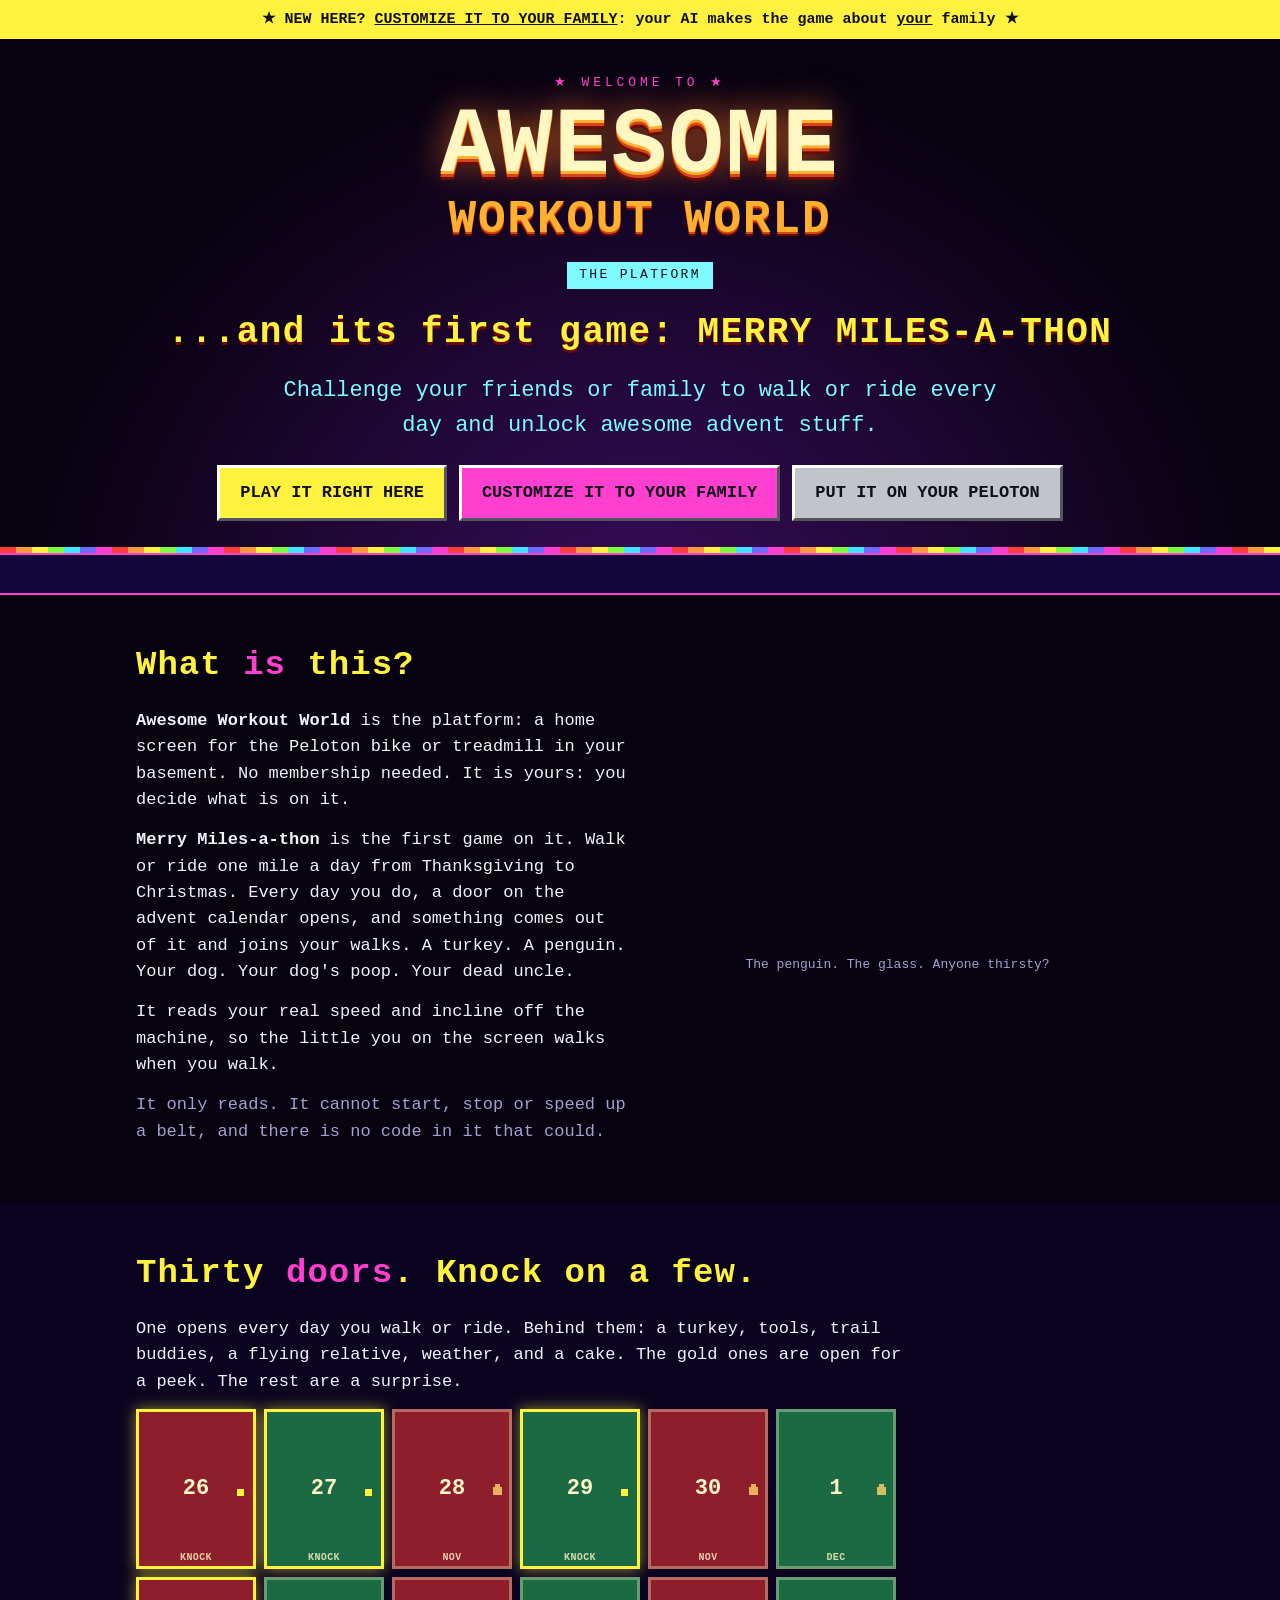
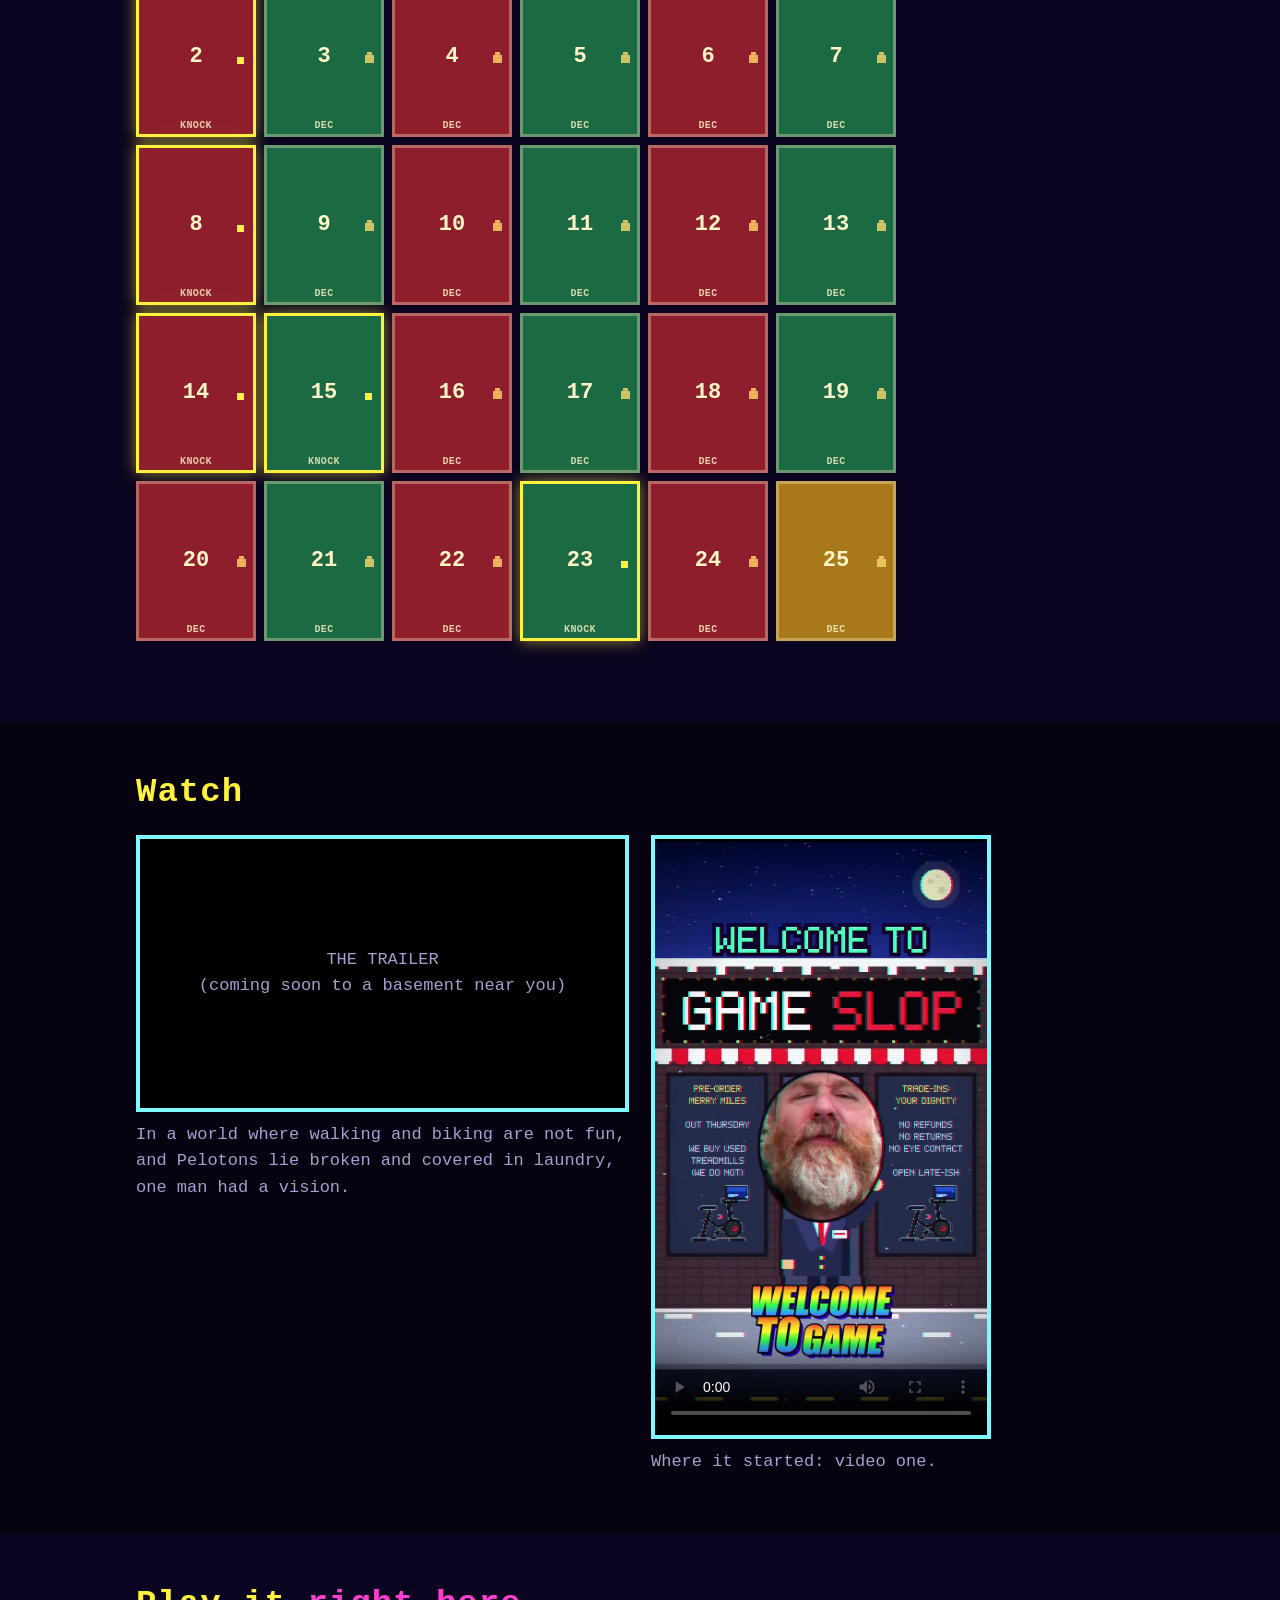
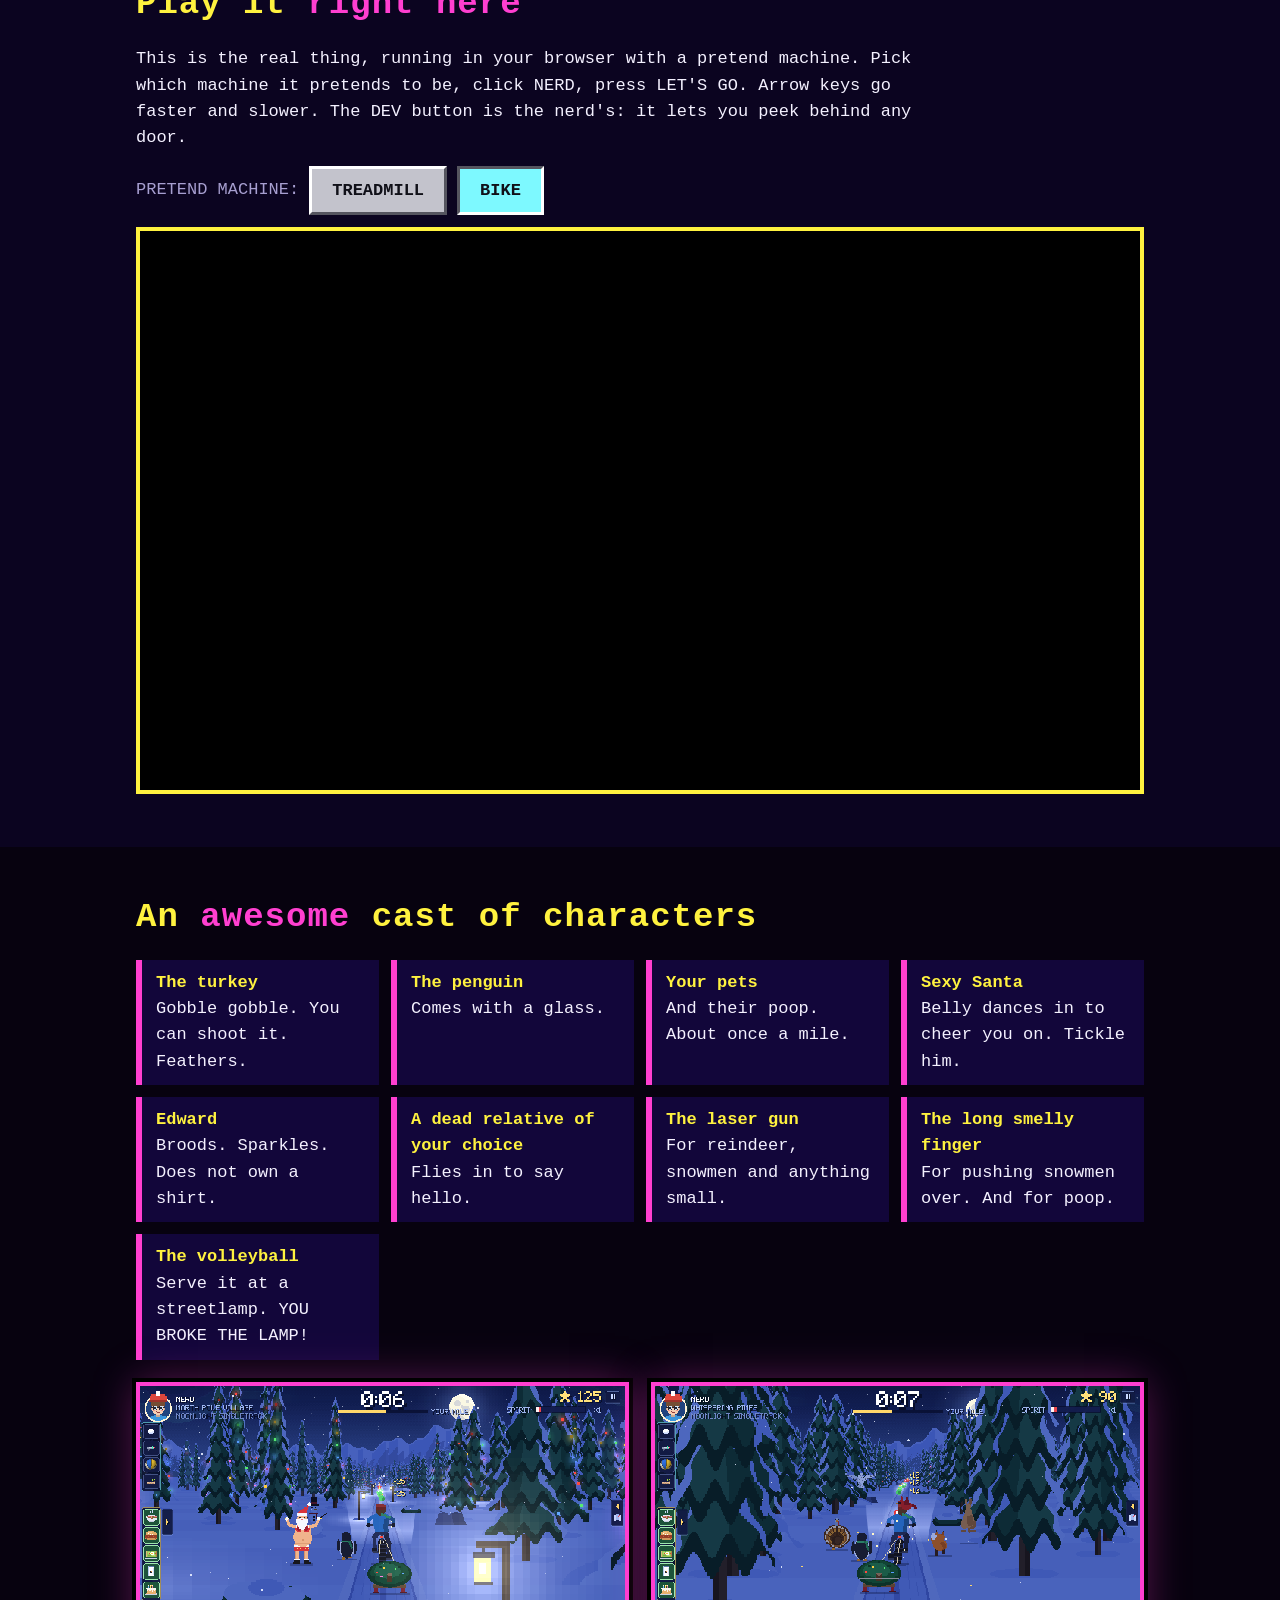
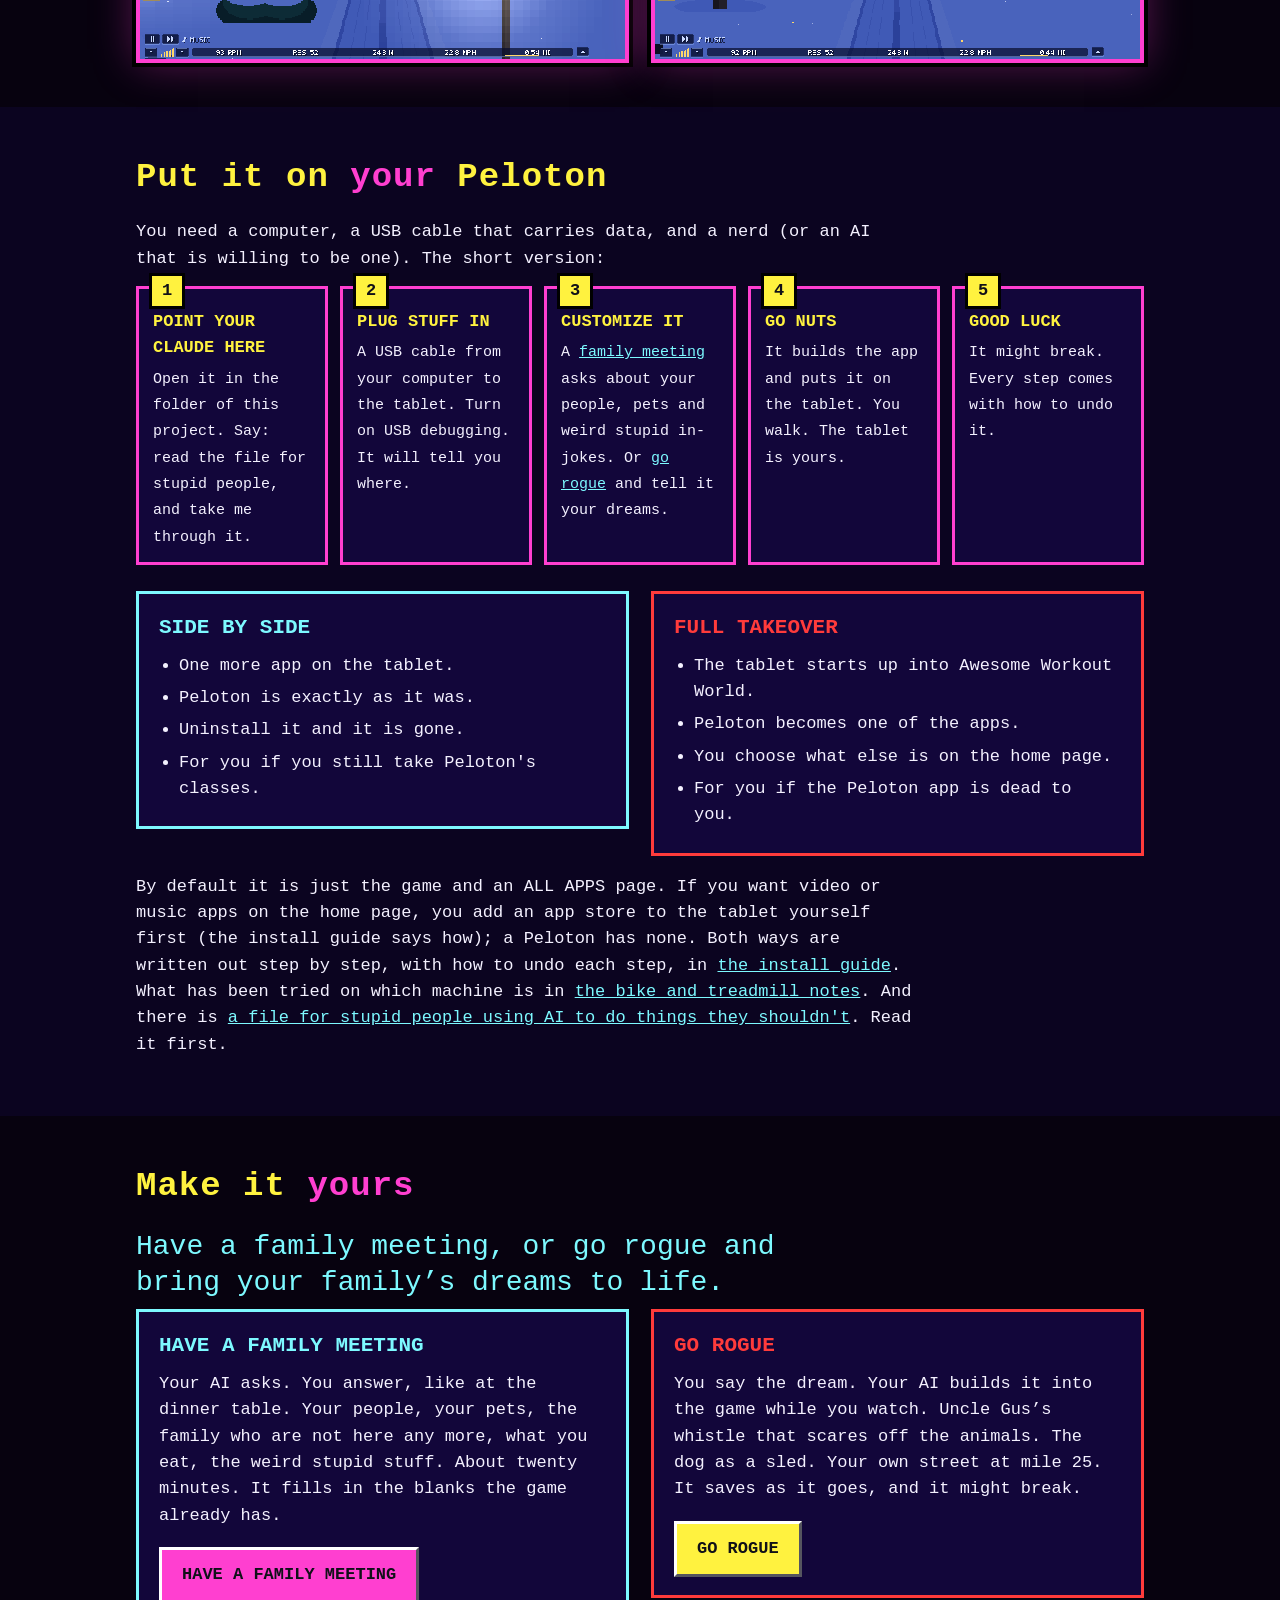
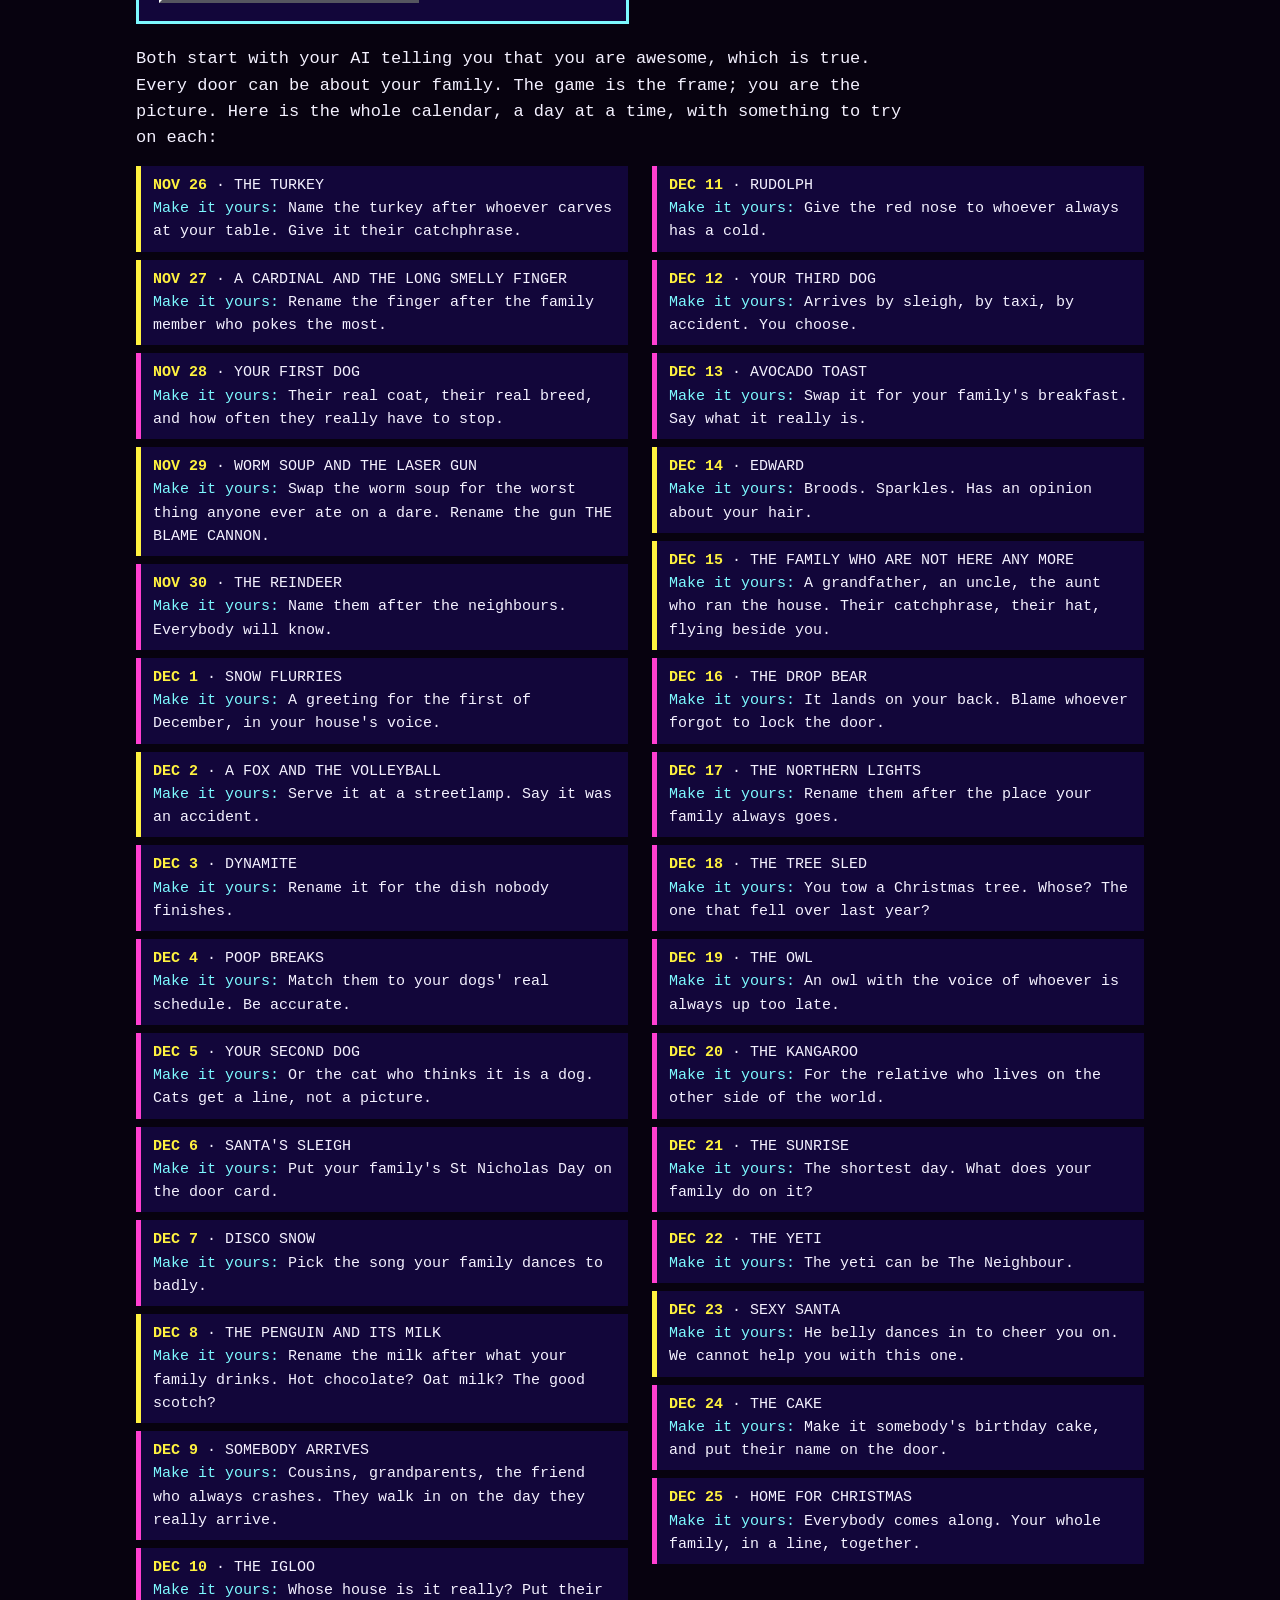
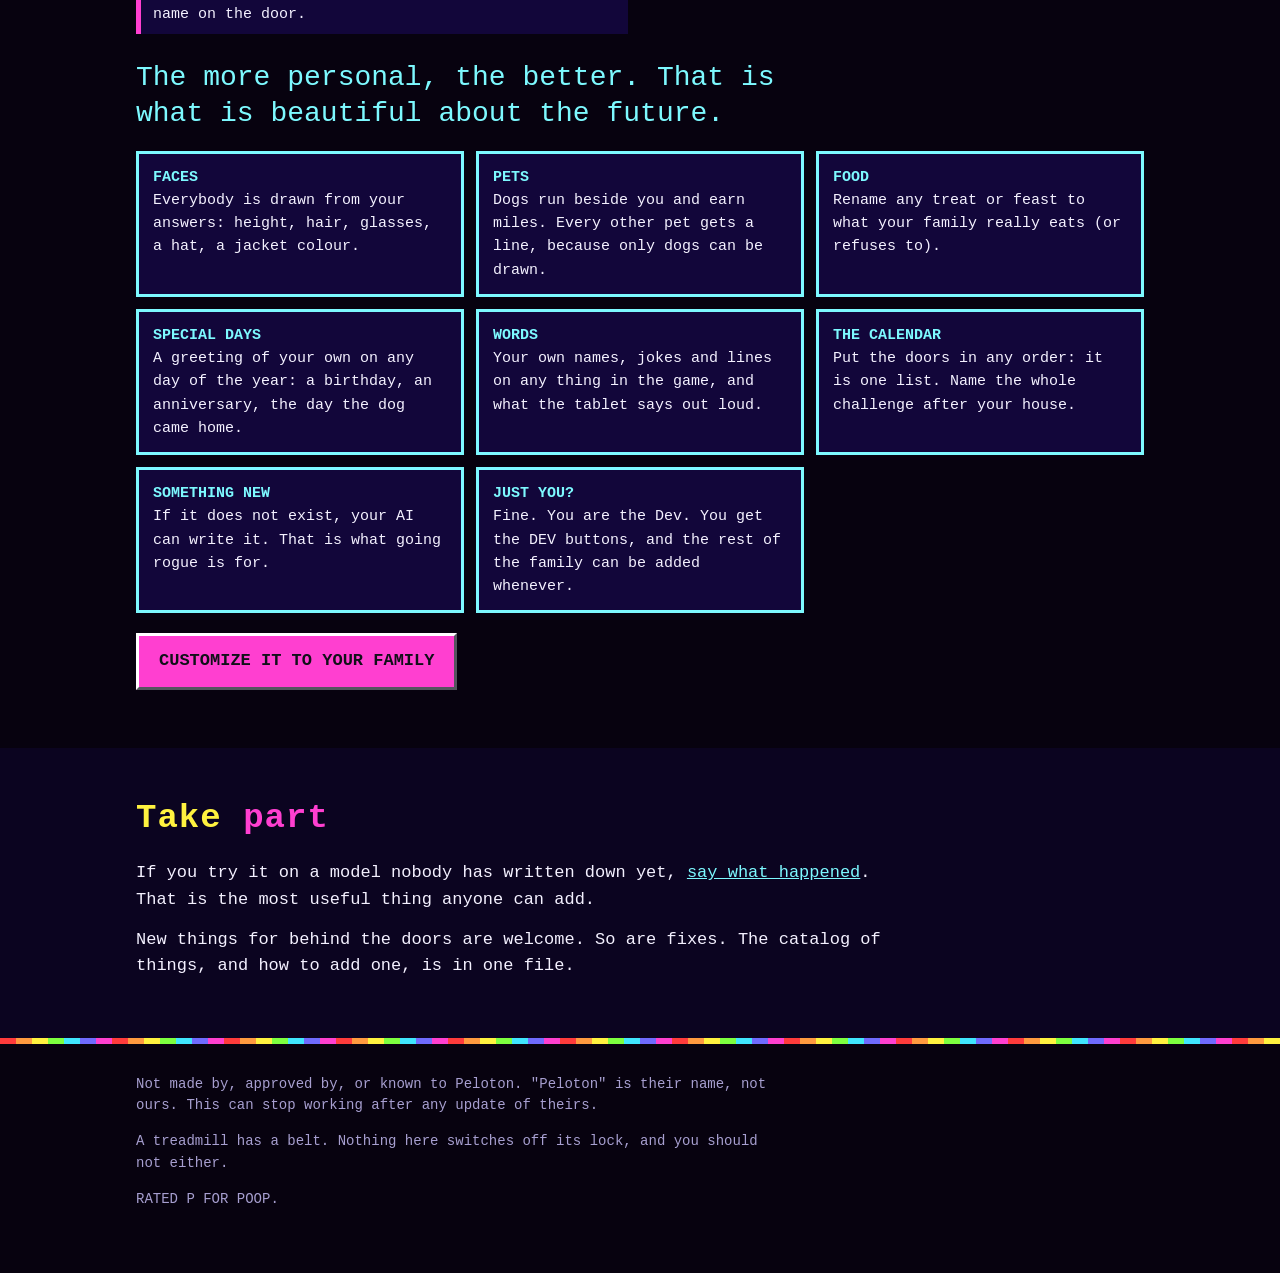
==== site/index.html @ 8dafd6bd "Awesome Workout World and Merry Miles" ====
<!doctype html>
<html lang="en">
<head>
<meta charset="utf-8">
<meta name="viewport" content="width=device-width, initial-scale=1">
<title>Awesome Workout World</title>
<meta name="description" content="Awesome Workout World turns the Peloton in your basement into a home screen of your own. Its first game, the Merry Miles-a-thon: challenge your friends or family to walk or ride every day and unlock awesome advent stuff. Open source, and not made by Peloton.">
<link rel="icon" href="img/icon.png">
<script>
  // Opened as a file on the Mac it was made on? Go to the preview server if it is on: the game further down only plays through it.
  if (location.protocol === 'file:') fetch('http://localhost:5181/', { mode: 'no-cors', cache: 'no-store' }).then(function () { location.replace('http://localhost:5181/' + location.hash); }, function () {});
</script>
<style>
  :root { --night: #07020f; --panel: #12063a; --ink: #f4f1ff; --dim: #a79fd0; --pink: #ff3fd0; --cyan: #7df9ff; --gold: #fff23f; --fire: #ffb02e; --red: #ff3b3b; --green: #1c6a44; --door: #8e1e2c; }
  * { box-sizing: border-box; }
  html { scroll-behavior: smooth; }
  body { margin: 0; background: var(--night); color: var(--ink); font: 17px/1.55 ui-monospace, "SF Mono", Menlo, Consolas, monospace; }
  img, canvas { max-width: 100%; display: block; image-rendering: pixelated; }
  a { color: var(--cyan); }
  .wrap { max-width: 1040px; margin: 0 auto; padding: 0 16px; }
  .rule { height: 6px; background: repeating-linear-gradient(90deg, #ff3b3b 0 16px, #ff9a3f 16px 32px, #fff23f 32px 48px, #7dff3f 48px 64px, #3fe6ff 64px 80px, #6f6bff 80px 96px, #ff3fd0 96px 112px); }
  .topbar { background: var(--gold); color: #101018; text-align: center; padding: 8px 12px; font-weight: 700; font-size: 15px; }
  .topbar a { color: #101018; }
  header { text-align: center; padding: 34px 0 26px; background: radial-gradient(ellipse at 50% 120%, #3a0d5e 0, var(--night) 70%); }
  .welcome { color: var(--pink); letter-spacing: 0.3em; font-size: 13px; }
  h1 { margin: 10px 0 6px; font-size: clamp(34px, 8.5vw, 92px); line-height: 0.95; letter-spacing: 0.02em; color: #fff7c2;
       text-shadow: 0 3px 0 var(--fire), 0 6px 0 #d8451c, 0 9px 0 #6a0d00, 0 0 34px rgba(255, 120, 30, 0.75); }
  h1 small { display: block; font-size: 0.5em; color: var(--fire); text-shadow: 0 2px 0 #d8451c, 0 4px 0 #6a0d00; margin-top: 8px; }
  .kind { display: inline-block; margin: 14px 0 0; padding: 3px 12px; font-size: 13px; letter-spacing: 0.18em; color: #101018; background: var(--cyan); }
  .game { margin: 16px 0 0; font-size: clamp(20px, 3.8vw, 36px); font-weight: 700; color: var(--gold); letter-spacing: 0.04em; text-shadow: 0 3px 0 #6a0d00; }
  .tag { color: var(--cyan); font-size: clamp(16px, 2.6vw, 22px); margin: 14px auto 0; max-width: 34em; }
  .buttons { margin-top: 22px; display: flex; gap: 12px; justify-content: center; flex-wrap: wrap; }
  .btn { display: inline-block; padding: 12px 20px; text-decoration: none; font-weight: 700; font-family: inherit; font-size: inherit; cursor: pointer; color: #101018; background: #c3c3cc; border: 3px solid; border-color: #fff #55555f #55555f #fff; }
  .btn:active { border-color: #55555f #fff #fff #55555f; }
  .btn.hot { background: var(--gold); }
  .btn.pink { background: var(--pink); }
  .btn.on { background: var(--cyan); border-color: #55555f #fff #fff #55555f; }
  section { padding: 44px 0; }
  section.alt { background: #0b0420; }
  h2 { font-size: clamp(22px, 4vw, 34px); margin: 0 0 16px; color: var(--gold); letter-spacing: 0.03em; }
  h2 span { color: var(--pink); }
  p { margin: 0 0 14px; max-width: 46em; }
  .dim { color: var(--dim); }
  .shot { border: 4px solid var(--pink); box-shadow: 0 0 0 4px #000, 0 0 40px rgba(255, 63, 208, 0.35); }
  .two { display: grid; grid-template-columns: repeat(auto-fit, minmax(300px, 1fr)); gap: 22px; align-items: start; }
  .card { background: var(--panel); border: 3px solid; padding: 18px 20px; }
  .card h3 { margin: 0 0 8px; font-size: 21px; }
  .card ul { margin: 0; padding-left: 20px; }
  .card li { margin-bottom: 6px; }
  .c1 { border-color: var(--cyan); } .c1 h3 { color: var(--cyan); }
  .c2 { border-color: var(--red); } .c2 h3 { color: var(--red); }
  .cast { display: grid; grid-template-columns: repeat(auto-fit, minmax(220px, 1fr)); gap: 12px; padding: 0; margin: 0; list-style: none; }
  .cast li { background: var(--panel); border-left: 6px solid var(--pink); padding: 10px 14px; }
  .cast b { color: var(--gold); display: block; }
  .film { aspect-ratio: 16 / 9; background: #000; border: 4px solid var(--cyan); display: grid; place-items: center; text-align: center; color: var(--dim); padding: 16px; }
  .film.tall { aspect-ratio: 9 / 16; max-width: 340px; padding: 0; }
  video { width: 100%; height: 100%; display: block; background: #000; }
  .play { aspect-ratio: 16 / 9; width: 100%; border: 4px solid var(--gold); background: #000; }
  .toggle { display: flex; gap: 10px; align-items: center; flex-wrap: wrap; margin: 0 0 12px; }
  .marquee { overflow: hidden; white-space: nowrap; background: var(--panel); border-top: 2px solid var(--pink); border-bottom: 2px solid var(--pink); color: var(--gold); padding: 6px 0; }
  .marquee span { display: inline-block; padding-left: 100%; animation: slide 38s linear infinite; }
  @keyframes slide { to { transform: translateX(-100%); } }
  @media (prefers-reduced-motion: reduce) { .marquee span { animation: none; padding-left: 16px; } }
  footer { padding: 30px 0 50px; color: var(--dim); font-size: 14px; }
  code { background: #1c0b3c; padding: 2px 6px; color: var(--cyan); }
  .pen { justify-self: center; width: 100%; max-width: 450px; }
  .pen canvas { width: 100%; height: auto; }
  .pen figcaption { text-align: center; color: var(--dim); font-size: 13px; margin-top: 4px; }
  figure { margin: 0; }

  /* the doors */
  .doors { display: grid; grid-template-columns: repeat(6, 1fr); gap: 8px; max-width: 760px; }
  @media (max-width: 560px) { .doors { grid-template-columns: repeat(5, 1fr); gap: 6px; } }
  .door { position: relative; aspect-ratio: 3 / 4; padding: 0; border: 3px solid rgba(255, 240, 200, 0.35); background: var(--door); color: #fff6c8; font: 700 22px/1 ui-monospace, Menlo, monospace; cursor: pointer; display: grid; place-items: center; }
  .door:nth-child(even) { background: var(--green); }
  .door.last { background: #a8791a; }
  .door small { position: absolute; left: 0; right: 0; bottom: 3px; font-size: 10px; letter-spacing: 0.04em; color: #fff6c8; opacity: 0.8; }
  .door.peek { border-color: var(--gold); box-shadow: 0 0 14px rgba(255, 242, 63, 0.55); animation: knock 2.6s ease-in-out infinite; }
  .door.peek::after { content: ""; position: absolute; right: 9px; top: 50%; width: 7px; height: 7px; background: var(--gold); }
  .door.locked::after { content: ""; position: absolute; right: 7px; top: 50%; width: 9px; height: 8px; margin-top: -2px; background: #ffd76a; box-shadow: 0 -5px 0 -2px #ffd76a; opacity: 0.8; }
  .door:hover, .door:focus-visible { border-color: var(--cyan); outline: none; }
  .door.shake { animation: rattle 0.4s; }
  @keyframes knock { 0%, 86%, 100% { transform: none; } 90% { transform: translateX(-2px) rotate(-1deg); } 94% { transform: translateX(2px) rotate(1deg); } }
  @keyframes rattle { 20% { transform: translateX(-4px); } 40% { transform: translateX(4px); } 60% { transform: translateX(-3px); } 80% { transform: translateX(3px); } }
  @media (prefers-reduced-motion: reduce) { .door.peek { animation: none; } }
  #doormsg { min-height: 1.6em; color: var(--gold); margin-top: 10px; }
  /* a door opening: just the card, over a dim page. Tap anywhere and it goes. */
  dialog#peek { border: 0; background: transparent; padding: 0; width: min(92vw, 700px); max-width: none; max-height: none; overflow: visible; color: var(--ink); }
  dialog#peek::backdrop { background: rgba(4, 2, 16, 0.78); }
  dialog#peek canvas { display: block; width: 100%; height: auto; image-rendering: pixelated; cursor: pointer; }

  /* the short way in */
  .steps { display: grid; grid-template-columns: repeat(auto-fit, minmax(170px, 1fr)); gap: 12px; padding: 0; margin: 0 0 26px; list-style: none; counter-reset: s; }
  .steps li { counter-increment: s; background: var(--panel); border: 3px solid var(--pink); padding: 14px 14px 12px; position: relative; }
  .steps li::before { content: counter(s); position: absolute; top: -16px; left: 10px; width: 30px; height: 30px; display: grid; place-items: center; background: var(--gold); color: #101018; font-weight: 700; border: 3px solid #000; }
  .steps b { display: block; color: var(--gold); margin: 6px 0 4px; }
  .steps span { font-size: 15px; color: var(--ink); }

  /* make it yours */
  .days { list-style: none; margin: 0; padding: 0; columns: 2 380px; column-gap: 24px; }
  .days li { break-inside: avoid; border-left: 5px solid var(--pink); background: var(--panel); margin: 0 0 8px; padding: 8px 12px; font-size: 15px; }
  .days li.hit { border-left-color: var(--gold); }
  .days b { color: var(--gold); }
  .days em { color: var(--cyan); font-style: normal; }
  .big { font-size: clamp(20px, 3.4vw, 28px); line-height: 1.3; color: var(--cyan); margin: 26px 0 8px; max-width: 24em; }
  .more { display: grid; grid-template-columns: repeat(auto-fit, minmax(260px, 1fr)); gap: 12px; margin-top: 18px; }
  .more div { background: var(--panel); border: 3px solid var(--cyan); padding: 12px 14px; font-size: 15px; }
  .more b { color: var(--cyan); display: block; }
  .paths .btn { margin-top: 4px; }
</style>
</head>
<body>

<div class="topbar">★ NEW HERE? <a href="customize.html">CUSTOMIZE IT TO YOUR FAMILY</a>: your AI makes the game about <u>your</u> family ★</div>

<header>
  <div class="wrap">
    <div class="welcome">★ WELCOME TO ★</div>
    <h1>AWESOME<small>WORKOUT WORLD</small></h1>
    <div class="kind">THE PLATFORM</div>
    <p class="game">...and its first game: <span style="white-space:nowrap">MERRY MILES-A-THON</span></p>
    <p class="tag">Challenge your friends or family to walk or ride every day and unlock awesome advent stuff.</p>
    <div class="buttons">
      <a class="btn hot" href="#play">PLAY IT RIGHT HERE</a>
      <a class="btn pink" href="customize.html">CUSTOMIZE IT TO YOUR FAMILY</a>
      <a class="btn" href="#install">PUT IT ON YOUR PELOTON</a>
    </div>
  </div>
</header>
<div class="rule"></div>
<div class="marquee"><span>★ WALK A MILE EVERY DAY UNTIL CHRISTMAS ★ OR DO NOT ★ SHOOT TURKEYS ★ DRINK PENGUIN MILK ★ SERVE A VOLLEYBALL AT A STREETLAMP ★ INCLUDES POOP ★ SEXY SANTA IS THERE ★ THIS PAGE IS ALWAYS UNDER CONSTRUCTION ★ BEST VIEWED ON A PELOTON ★ NERD NOT INCLUDED ★</span></div>

<section>
  <div class="wrap two">
    <div>
      <h2>What <span>is</span> this?</h2>
      <p><b>Awesome Workout World</b> is the platform: a home screen for the Peloton bike or treadmill in your basement. No membership needed. It is yours: you decide what is on it.</p>
      <p><b>Merry Miles-a-thon</b> is the first game on it. Walk or ride one mile a day from Thanksgiving to Christmas. Every day you do, a door on the advent calendar opens, and something comes out of it and joins your walks. A turkey. A penguin. Your dog. Your dog's poop. Your dead uncle.</p>
      <p>It reads your real speed and incline off the machine, so the little you on the screen walks when you walk.</p>
      <p class="dim">It only reads. It cannot start, stop or speed up a belt, and there is no code in it that could.</p>
    </div>
    <figure class="pen">
      <canvas id="penguin" width="150" height="104" aria-label="A penguin filling a glass with milk, over and over."></canvas>
      <figcaption>The penguin. The glass. Anyone thirsty?</figcaption>
    </figure>
  </div>
</section>

<section class="alt" id="doors">
  <div class="wrap">
    <h2>Thirty <span>doors</span>. Knock on a few.</h2>
    <p>One opens every day you walk or ride. Behind them: a turkey, tools, trail buddies, a flying relative, weather, and a cake. The gold ones are open for a peek. The rest are a surprise.</p>
    <div class="doors" id="doorgrid"></div>
    <div id="doormsg" role="status"></div>
  </div>
</section>
<dialog id="peek" aria-label="A door on the advent calendar, opening">
  <canvas id="peekcanvas" role="img" aria-label="The door knocks, swings open, and something pops out. Tap to carry on."></canvas>
</dialog>

<section id="watch">
  <div class="wrap">
    <h2>Watch</h2>
    <div class="two">
      <div>
        <div class="film" id="trailer">THE TRAILER<br>(coming soon to a basement near you)</div>
        <p class="dim" style="margin-top:10px">In a world where walking and biking are not fun, and Pelotons lie broken and covered in laundry, one man had a vision.</p>
      </div>
      <div>
        <div class="film tall" id="reel"><video controls playsinline preload="metadata" poster="media/reel-poster.jpg" src="media/reel.mp4"></video></div>
        <p class="dim" style="margin-top:10px">Where it started: video one.</p>
      </div>
    </div>
  </div>
</section>

<section class="alt" id="play">
  <div class="wrap">
    <h2>Play it <span>right here</span></h2>
    <p>This is the real thing, running in your browser with a pretend machine. Pick which machine it pretends to be, click NERD, press LET'S GO. Arrow keys go faster and slower. The DEV button is the nerd's: it lets you peek behind any door.</p>
    <div class="toggle" role="group" aria-label="Which machine to pretend">
      <span class="dim">PRETEND MACHINE:</span>
      <button class="btn" id="m-tread" aria-pressed="false">TREADMILL</button>
      <button class="btn on" id="m-bike" aria-pressed="true">BIKE</button>
    </div>
    <iframe class="play" id="game" title="Awesome Workout World, running in the browser" allow="autoplay" loading="lazy"></iframe>
  </div>
</section>

<section>
  <div class="wrap">
    <h2>An <span>awesome</span> cast of characters</h2>
    <ul class="cast">
      <li><b>The turkey</b>Gobble gobble. You can shoot it. Feathers.</li>
      <li><b>The penguin</b>Comes with a glass.</li>
      <li><b>Your pets</b>And their poop. About once a mile.</li>
      <li><b>Sexy Santa</b>Belly dances in to cheer you on. Tickle him.</li>
      <li><b>Edward</b>Broods. Sparkles. Does not own a shirt.</li>
      <li><b>A dead relative of your choice</b>Flies in to say hello.</li>
      <li><b>The laser gun</b>For reindeer, snowmen and anything small.</li>
      <li><b>The long smelly finger</b>For pushing snowmen over. And for poop.</li>
      <li><b>The volleyball</b>Serve it at a streetlamp. YOU BROKE THE LAMP!</li>
    </ul>
    <div class="two" style="margin-top:22px">
      <img class="shot" src="img/santa.png" alt="The game at night in a snowy village. A chubby Santa in a bikini dances beside the trail, shouting: work it!">
      <img class="shot" src="img/gang.png" alt="The game in a pine forest at night with the walker surrounded by animals: an owl, a fox, a turkey and a penguin.">
    </div>
  </div>
</section>

<section class="alt" id="install">
  <div class="wrap">
    <h2>Put it on <span>your</span> Peloton</h2>
    <p>You need a computer, a USB cable that carries data, and a nerd (or an AI that is willing to be one). The short version:</p>
    <ol class="steps">
      <li><b>POINT YOUR CLAUDE HERE</b><span>Open it in the folder of this project. Say: read the file for stupid people, and take me through it.</span></li>
      <li><b>PLUG STUFF IN</b><span>A USB cable from your computer to the tablet. Turn on USB debugging. It will tell you where.</span></li>
      <li><b>CUSTOMIZE IT</b><span>A <a href="customize.html">family meeting</a> asks about your people, pets and weird stupid in-jokes. Or <a href="customize.html#rogue">go rogue</a> and tell it your dreams.</span></li>
      <li><b>GO NUTS</b><span>It builds the app and puts it on the tablet. You walk. The tablet is yours.</span></li>
      <li><b>GOOD LUCK</b><span>It might break. Every step comes with how to undo it.</span></li>
    </ol>
    <div class="two">
      <div class="card c1">
        <h3>SIDE BY SIDE</h3>
        <ul>
          <li>One more app on the tablet.</li>
          <li>Peloton is exactly as it was.</li>
          <li>Uninstall it and it is gone.</li>
          <li>For you if you still take Peloton's classes.</li>
        </ul>
      </div>
      <div class="card c2">
        <h3>FULL TAKEOVER</h3>
        <ul>
          <li>The tablet starts up into Awesome Workout World.</li>
          <li>Peloton becomes one of the apps.</li>
          <li>You choose what else is on the home page.</li>
          <li>For you if the Peloton app is dead to you.</li>
        </ul>
      </div>
    </div>
    <p style="margin-top:18px">By default it is just the game and an ALL APPS page. If you want video or music apps on the home page, you add an app store to the tablet yourself first (the install guide says how); a Peloton has none. Both ways are written out step by step, with how to undo each step, in <a href="https://github.com/its837/awesome-workout-world/blob/main/docs/INSTALL.md">the install guide</a>. What has been tried on which machine is in <a href="https://github.com/its837/awesome-workout-world/blob/main/docs/BIKE_AND_TREADMILL.md">the bike and treadmill notes</a>. And there is <a href="https://github.com/its837/awesome-workout-world/blob/main/FOR_STUPID_PEOPLE_USING_AI_TO_DO_THINGS_THEY_SHOULDNT.md">a file for stupid people using AI to do things they shouldn't</a>. Read it first.</p>
  </div>
</section>

<section id="yours">
  <div class="wrap">
    <h2>Make it <span>yours</span></h2>
    <p class="big" style="margin-top:0">Have a family meeting, or go rogue and bring your family&rsquo;s dreams to life.</p>
    <div class="two paths">
      <div class="card c1">
        <h3>HAVE A FAMILY MEETING</h3>
        <p>Your AI asks. You answer, like at the dinner table. Your people, your pets, the family who are not here any more, what you eat, the weird stupid stuff. About twenty minutes. It fills in the blanks the game already has.</p>
        <p style="margin:0"><a class="btn pink" href="customize.html#family">HAVE A FAMILY MEETING</a></p>
      </div>
      <div class="card c2">
        <h3>GO ROGUE</h3>
        <p>You say the dream. Your AI builds it into the game while you watch. Uncle Gus&rsquo;s whistle that scares off the animals. The dog as a sled. Your own street at mile 25. It saves as it goes, and it might break.</p>
        <p style="margin:0"><a class="btn hot" href="customize.html#rogue">GO ROGUE</a></p>
      </div>
    </div>
    <p style="margin-top:22px">Both start with your AI telling you that you are awesome, which is true. Every door can be about your family. The game is the frame; you are the picture. Here is the whole calendar, a day at a time, with something to try on each:</p>
    <ul class="days" id="days"></ul>
    <p class="big">The more personal, the better. That is what is beautiful about the future.</p>
    <div class="more">
      <div><b>FACES</b>Everybody is drawn from your answers: height, hair, glasses, a hat, a jacket colour.</div>
      <div><b>PETS</b>Dogs run beside you and earn miles. Every other pet gets a line, because only dogs can be drawn.</div>
      <div><b>FOOD</b>Rename any treat or feast to what your family really eats (or refuses to).</div>
      <div><b>SPECIAL DAYS</b>A greeting of your own on any day of the year: a birthday, an anniversary, the day the dog came home.</div>
      <div><b>WORDS</b>Your own names, jokes and lines on any thing in the game, and what the tablet says out loud.</div>
      <div><b>THE CALENDAR</b>Put the doors in any order: it is one list. Name the whole challenge after your house.</div>
      <div><b>SOMETHING NEW</b>If it does not exist, your AI can write it. That is what going rogue is for.</div>
      <div><b>JUST YOU?</b>Fine. You are the Dev. You get the DEV buttons, and the rest of the family can be added whenever.</div>
    </div>
    <p style="margin-top:20px"><a class="btn pink" href="customize.html">CUSTOMIZE IT TO YOUR FAMILY</a></p>
  </div>
</section>

<section class="alt">
  <div class="wrap">
    <h2>Take <span>part</span></h2>
    <p>If you try it on a model nobody has written down yet, <a href="https://github.com/its837/awesome-workout-world/issues">say what happened</a>. That is the most useful thing anyone can add.</p>
    <p>New things for behind the doors are welcome. So are fixes. The catalog of things, and how to add one, is in one file.</p>
  </div>
</section>

<div class="rule"></div>
<footer>
  <div class="wrap">
    <p>Not made by, approved by, or known to Peloton. "Peloton" is their name, not ours. This can stop working after any update of theirs.</p>
    <p>A treadmill has a belt. Nothing here switches off its lock, and you should not either.</p>
    <p>RATED P FOR POOP.</p>
  </div>
</footer>

<script>
(function () {
  // ---- the thirty doors: one list feeds the grid up top and the day-by-day section further down ----
  // [door number, what is behind it, something to try, can you peek?]
  var DOORS = [
    [1, 'THE TURKEY', 'Name the turkey after whoever carves at your table. Give it their catchphrase.', true],
    [2, 'A CARDINAL AND THE LONG SMELLY FINGER', 'Rename the finger after the family member who pokes the most.', true],
    [3, 'YOUR FIRST DOG', 'Their real coat, their real breed, and how often they really have to stop.'],
    [4, 'WORM SOUP AND THE LASER GUN', 'Swap the worm soup for the worst thing anyone ever ate on a dare. Rename the gun THE BLAME CANNON.', true],
    [5, 'THE REINDEER', 'Name them after the neighbours. Everybody will know.'],
    [6, 'SNOW FLURRIES', 'A greeting for the first of December, in your house\'s voice.'],
    [7, 'A FOX AND THE VOLLEYBALL', 'Serve it at a streetlamp. Say it was an accident.', true],
    [8, 'DYNAMITE', 'Rename it for the dish nobody finishes.'],
    [9, 'POOP BREAKS', 'Match them to your dogs\' real schedule. Be accurate.'],
    [10, 'YOUR SECOND DOG', 'Or the cat who thinks it is a dog. Cats get a line, not a picture.'],
    [11, 'SANTA\'S SLEIGH', 'Put your family\'s St Nicholas Day on the door card.'],
    [12, 'DISCO SNOW', 'Pick the song your family dances to badly.'],
    [13, 'THE PENGUIN AND ITS MILK', 'Rename the milk after what your family drinks. Hot chocolate? Oat milk? The good scotch?', true],
    [14, 'SOMEBODY ARRIVES', 'Cousins, grandparents, the friend who always crashes. They walk in on the day they really arrive.'],
    [15, 'THE IGLOO', 'Whose house is it really? Put their name on the door.'],
    [16, 'RUDOLPH', 'Give the red nose to whoever always has a cold.'],
    [17, 'YOUR THIRD DOG', 'Arrives by sleigh, by taxi, by accident. You choose.'],
    [18, 'AVOCADO TOAST', 'Swap it for your family\'s breakfast. Say what it really is.'],
    [19, 'EDWARD', 'Broods. Sparkles. Has an opinion about your hair.', true],
    [20, 'THE FAMILY WHO ARE NOT HERE ANY MORE', 'A grandfather, an uncle, the aunt who ran the house. Their catchphrase, their hat, flying beside you.', true],
    [21, 'THE DROP BEAR', 'It lands on your back. Blame whoever forgot to lock the door.'],
    [22, 'THE NORTHERN LIGHTS', 'Rename them after the place your family always goes.'],
    [23, 'THE TREE SLED', 'You tow a Christmas tree. Whose? The one that fell over last year?'],
    [24, 'THE OWL', 'An owl with the voice of whoever is always up too late.'],
    [25, 'THE KANGAROO', 'For the relative who lives on the other side of the world.'],
    [26, 'THE SUNRISE', 'The shortest day. What does your family do on it?'],
    [27, 'THE YETI', 'The yeti can be The Neighbour.'],
    [28, 'SEXY SANTA', 'He belly dances in to cheer you on. We cannot help you with this one.', true],
    [29, 'THE CAKE', 'Make it somebody\'s birthday cake, and put their name on the door.'],
    [30, 'HOME FOR CHRISTMAS', 'Everybody comes along. Your whole family, in a line, together.']
  ];
  function dateOf(n) { var d = n + 25; return d <= 30 ? 'NOV ' + d : 'DEC ' + (d - 30); }   // door 1 is Thanksgiving, 26 Nov

  var grid = document.getElementById('doorgrid'), msg = document.getElementById('doormsg'), list = document.getElementById('days');
  DOORS.forEach(function (d) {
    var n = d[0], b = document.createElement('button');
    b.className = 'door ' + (d[3] ? 'peek' : 'locked') + (n === 30 ? ' last' : '');
    b.type = 'button';
    b.setAttribute('aria-label', 'Door ' + n + ', ' + dateOf(n) + (d[3] ? ', open for a peek' : ', a surprise'));
    b.innerHTML = '<span>' + (n + 25 <= 30 ? n + 25 : n - 5) + '</span><small>' + (d[3] ? 'KNOCK' : dateOf(n).slice(0, 3)) + '</small>';
    b.addEventListener('click', function () {
      if (d[3]) { openDoor(d); return; }
      b.classList.remove('shake'); void b.offsetWidth; b.classList.add('shake');
      msg.textContent = 'Door ' + (n + 25 <= 30 ? n + 25 : n - 5) + ' (' + dateOf(n) + ') is a surprise. Walk, or press DEV in the game below to peek.';
    });
    grid.appendChild(b);
    var li = document.createElement('li');
    if (d[3]) li.className = 'hit';
    li.innerHTML = '<b>' + dateOf(n) + '</b> &middot; ' + d[1] + '<br><em>Make it yours:</em> ' + d[2];
    list.appendChild(li);
  });

  // The game is told it is a day inside the season whenever it is not, so a visitor in the summer still finds a calendar to play.
  function demoDay() {
    var now = new Date(), a = new Date(2026, 10, 26), z = new Date(2026, 11, 25);
    if (now >= a && now <= z) return 0;
    return Math.round((new Date(2026, 11, 4) - now) / 864e5);
  }
  var DAY = demoDay(), dayParam = DAY ? '&day=' + DAY : '';

  // A door opens as a little show, on a card (doors.js draws it with the game's own door code). Nothing else of the game runs.
  function openDoor(d) {
    var n = d[0];
    msg.innerHTML = '<b>' + dateOf(n) + ': ' + d[1] + '.</b> <span style="color:var(--cyan)">Make it yours: ' + d[2] + '</span>';
    if (window.peekDoor) window.peekDoor(n);
  }

  // ---- the game, with a switch for which machine it pretends to be ----
  var game = document.getElementById('game'), tread = document.getElementById('m-tread'), bike = document.getElementById('m-bike');
  function pick(kind) {
    tread.classList.toggle('on', kind === 'tread'); bike.classList.toggle('on', kind === 'bike');
    tread.setAttribute('aria-pressed', kind === 'tread'); bike.setAttribute('aria-pressed', kind === 'bike');
    game.src = 'play/?machine=' + kind + dayParam;
  }
  tread.addEventListener('click', function () { pick('tread'); });
  bike.addEventListener('click', function () { pick('bike'); });
  pick('bike');
})();
</script>
<script type="module" src="penguin.js"></script>
<script type="module" src="doors.js"></script>
</body>
</html>
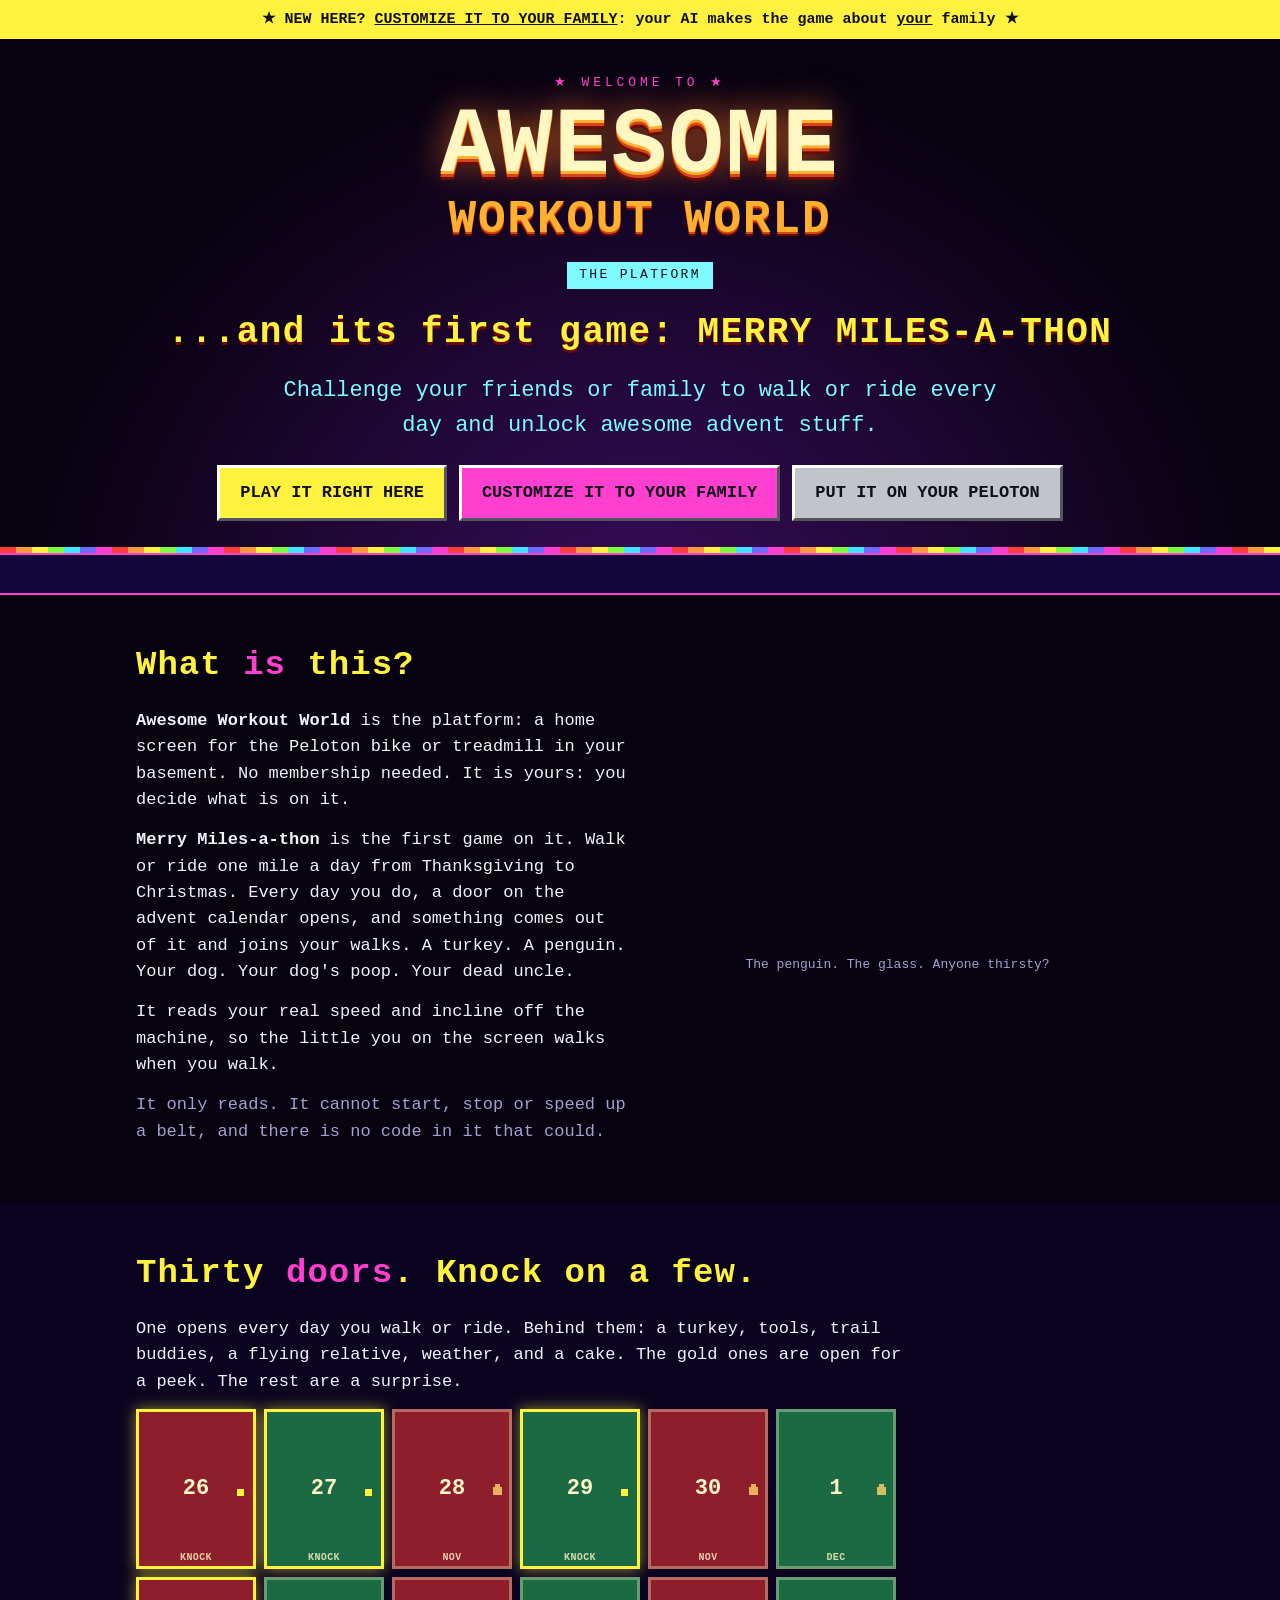
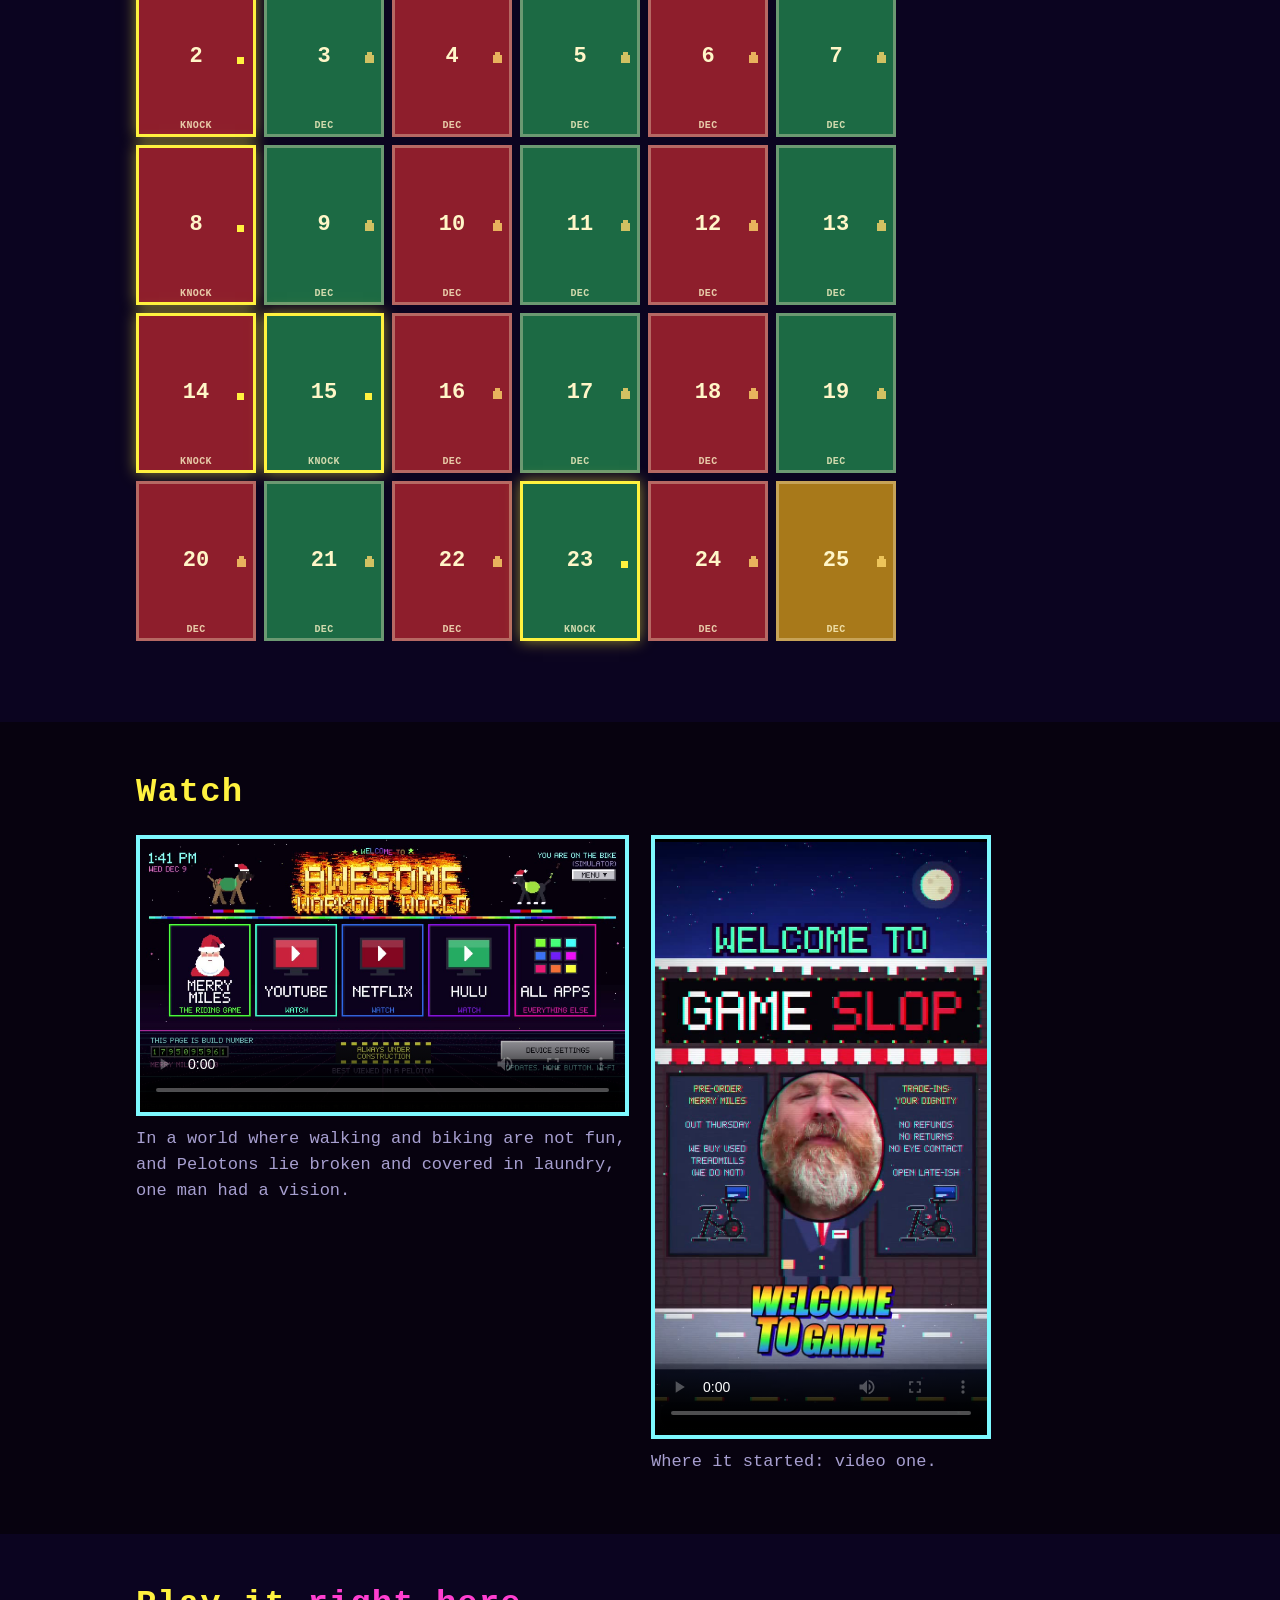
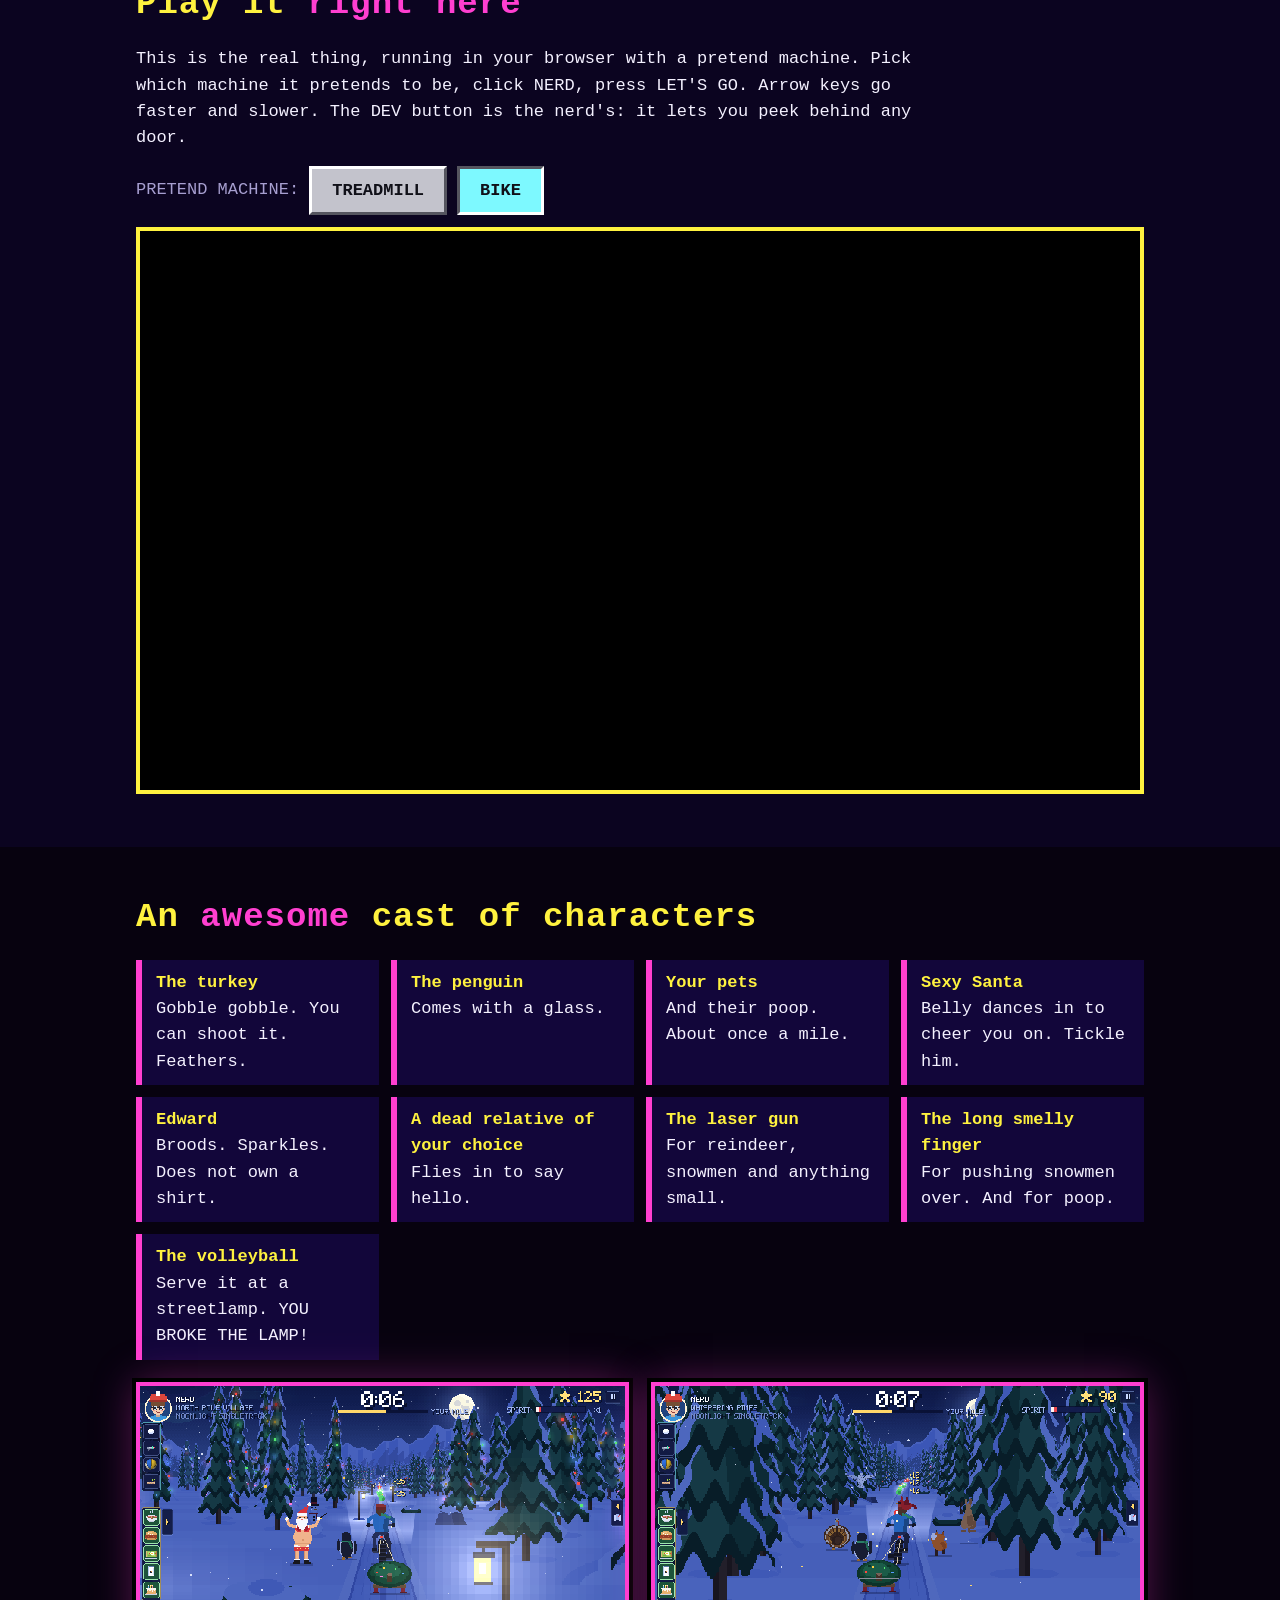
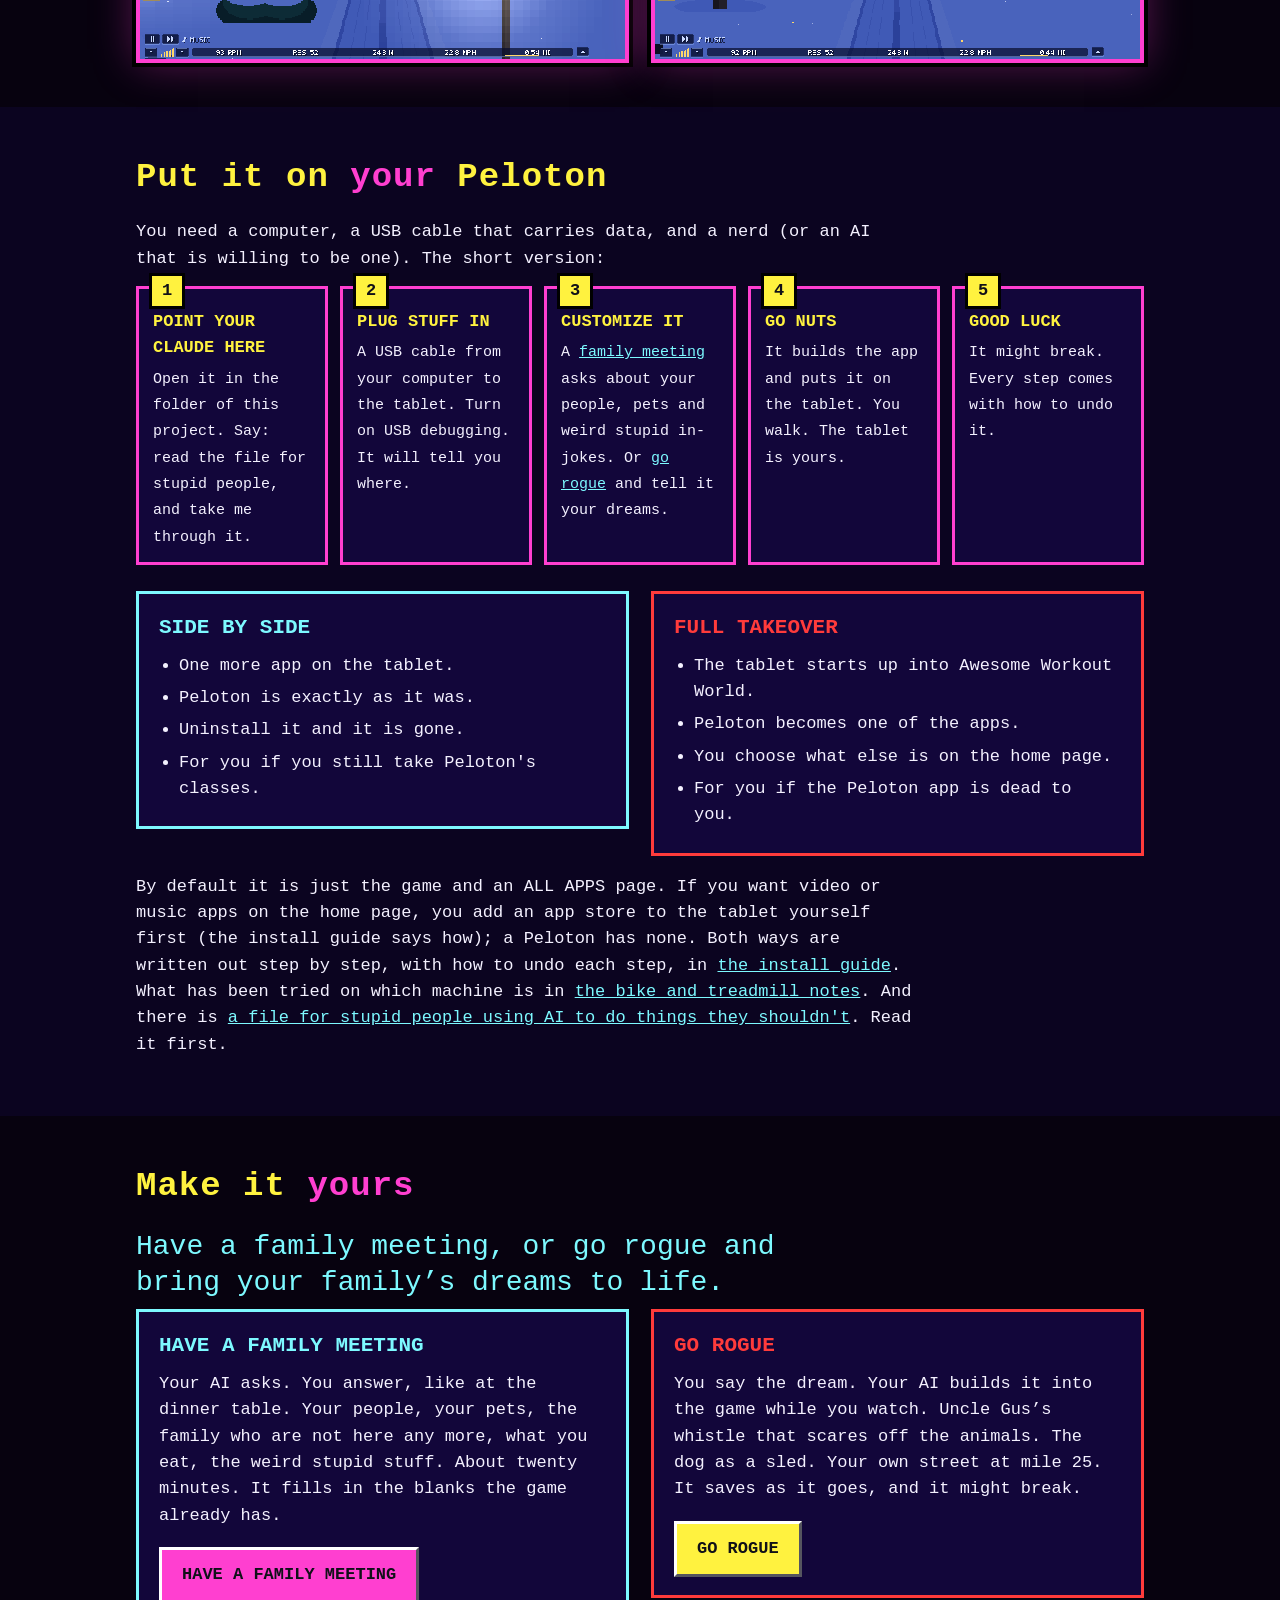
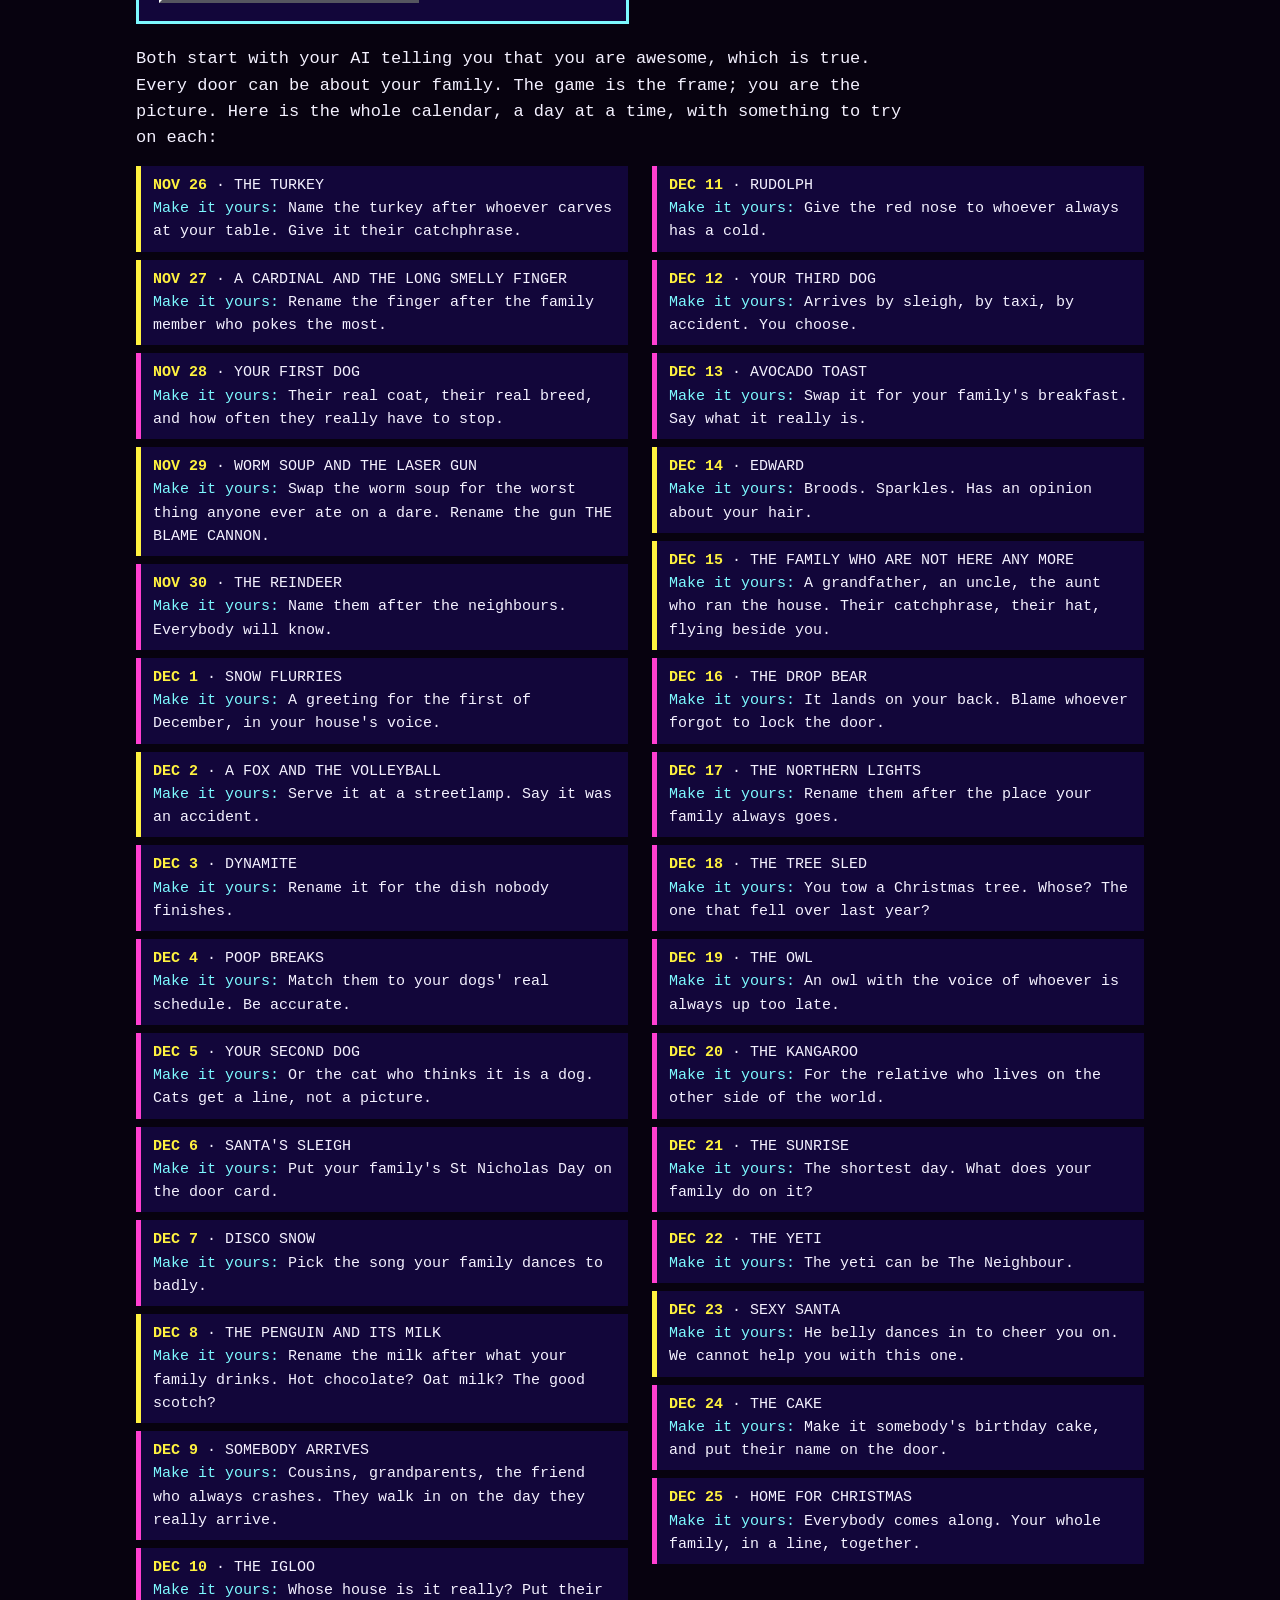
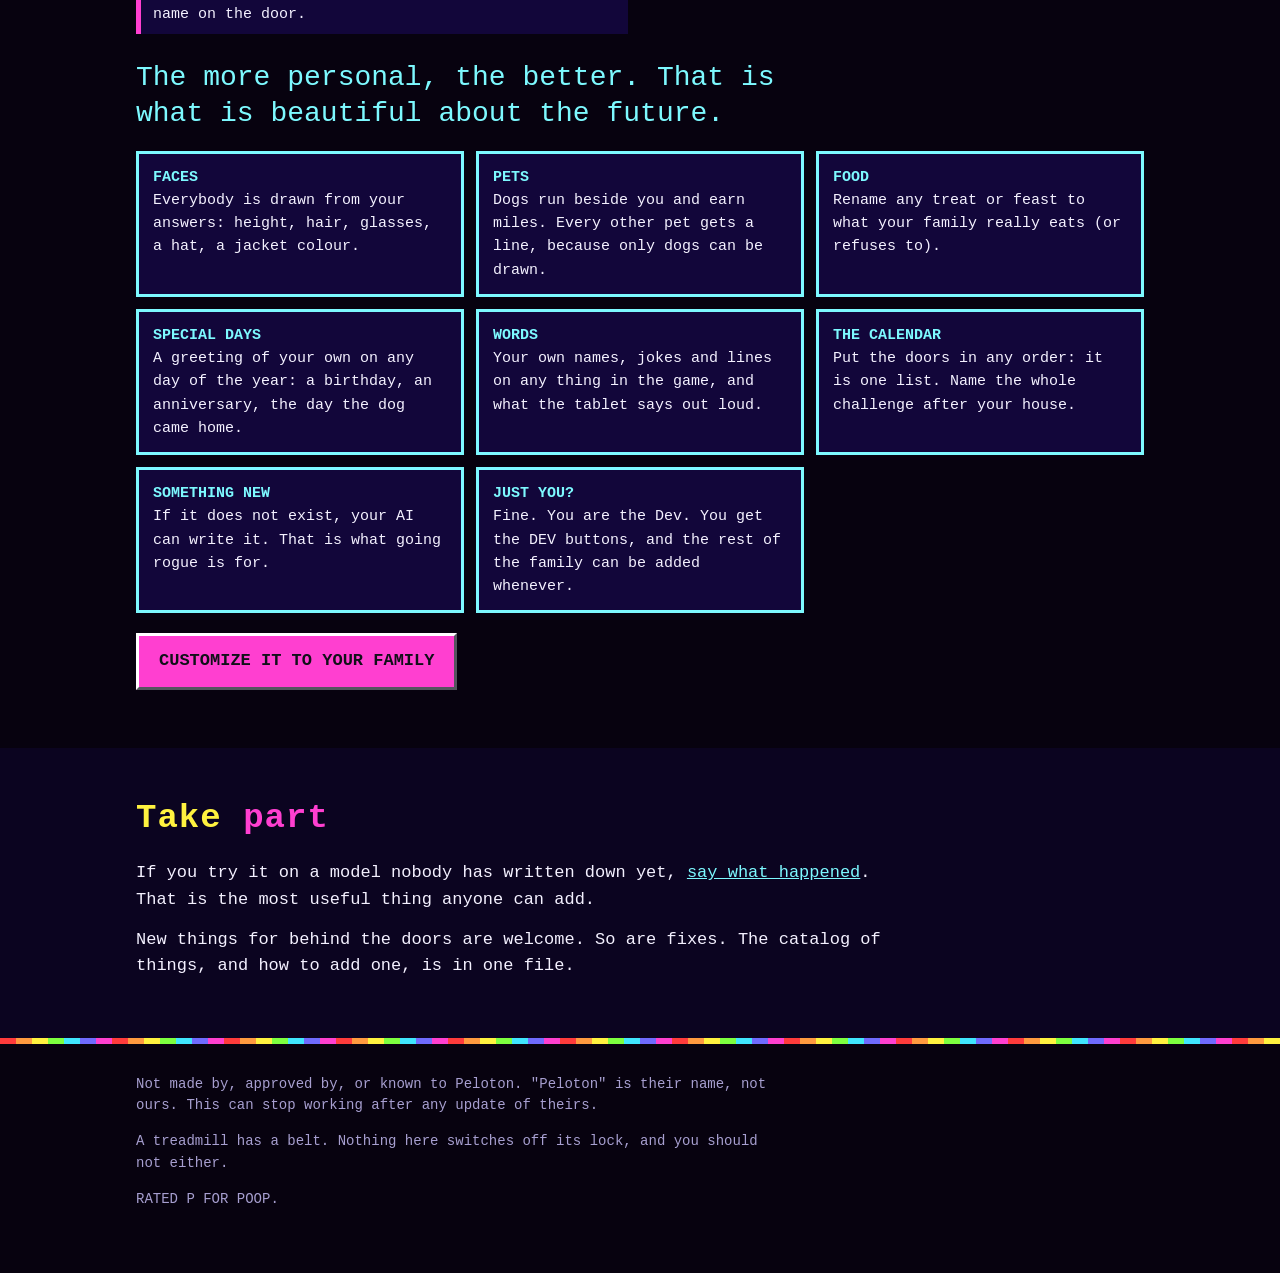
==== commit 8fde0f22: "Put the trailer on the website" ====
--- a/site/index.html
+++ b/site/index.html
@@ -163,7 +163,7 @@
     <h2>Watch</h2>
     <div class="two">
       <div>
-        <div class="film" id="trailer">THE TRAILER<br>(coming soon to a basement near you)</div>
+        <div class="film" id="trailer" style="padding:0"><video controls playsinline preload="metadata" poster="media/trailer-poster.jpg" src="media/trailer.mp4"></video></div>
         <p class="dim" style="margin-top:10px">In a world where walking and biking are not fun, and Pelotons lie broken and covered in laundry, one man had a vision.</p>
       </div>
       <div>
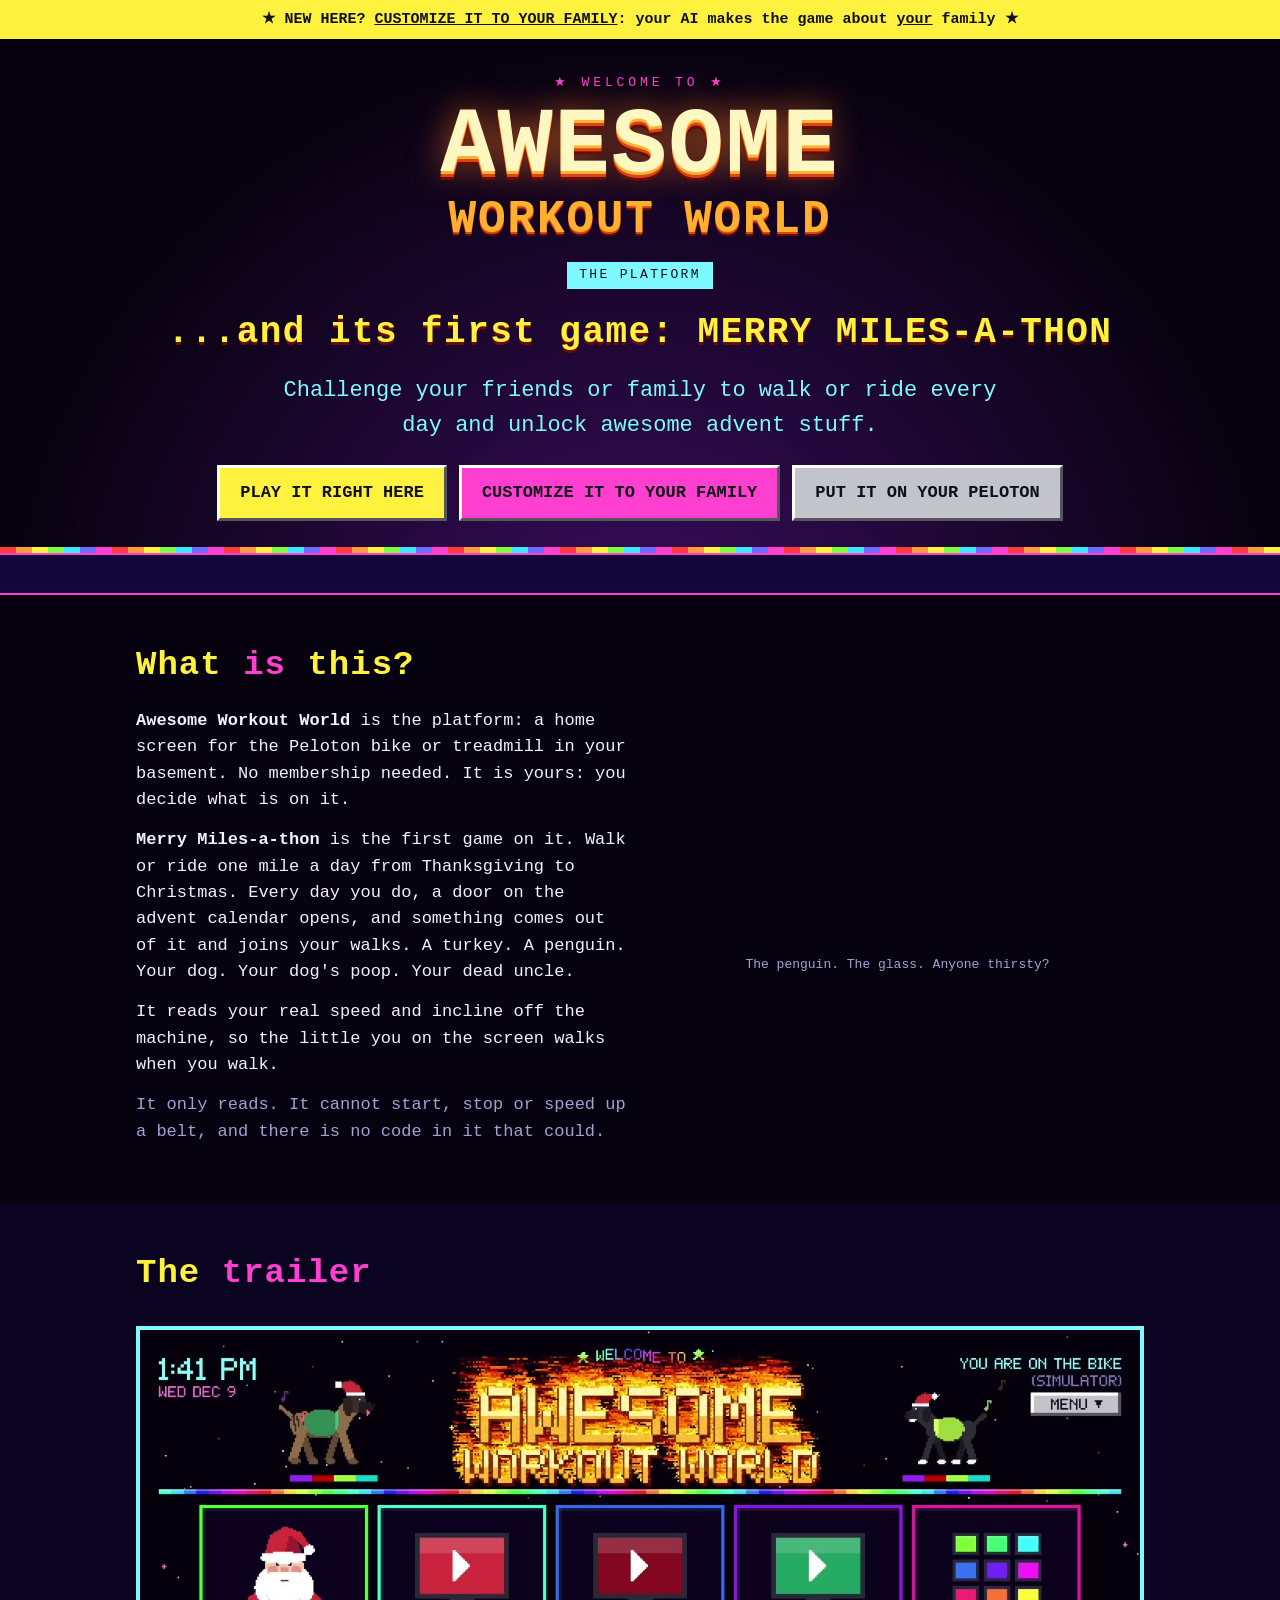
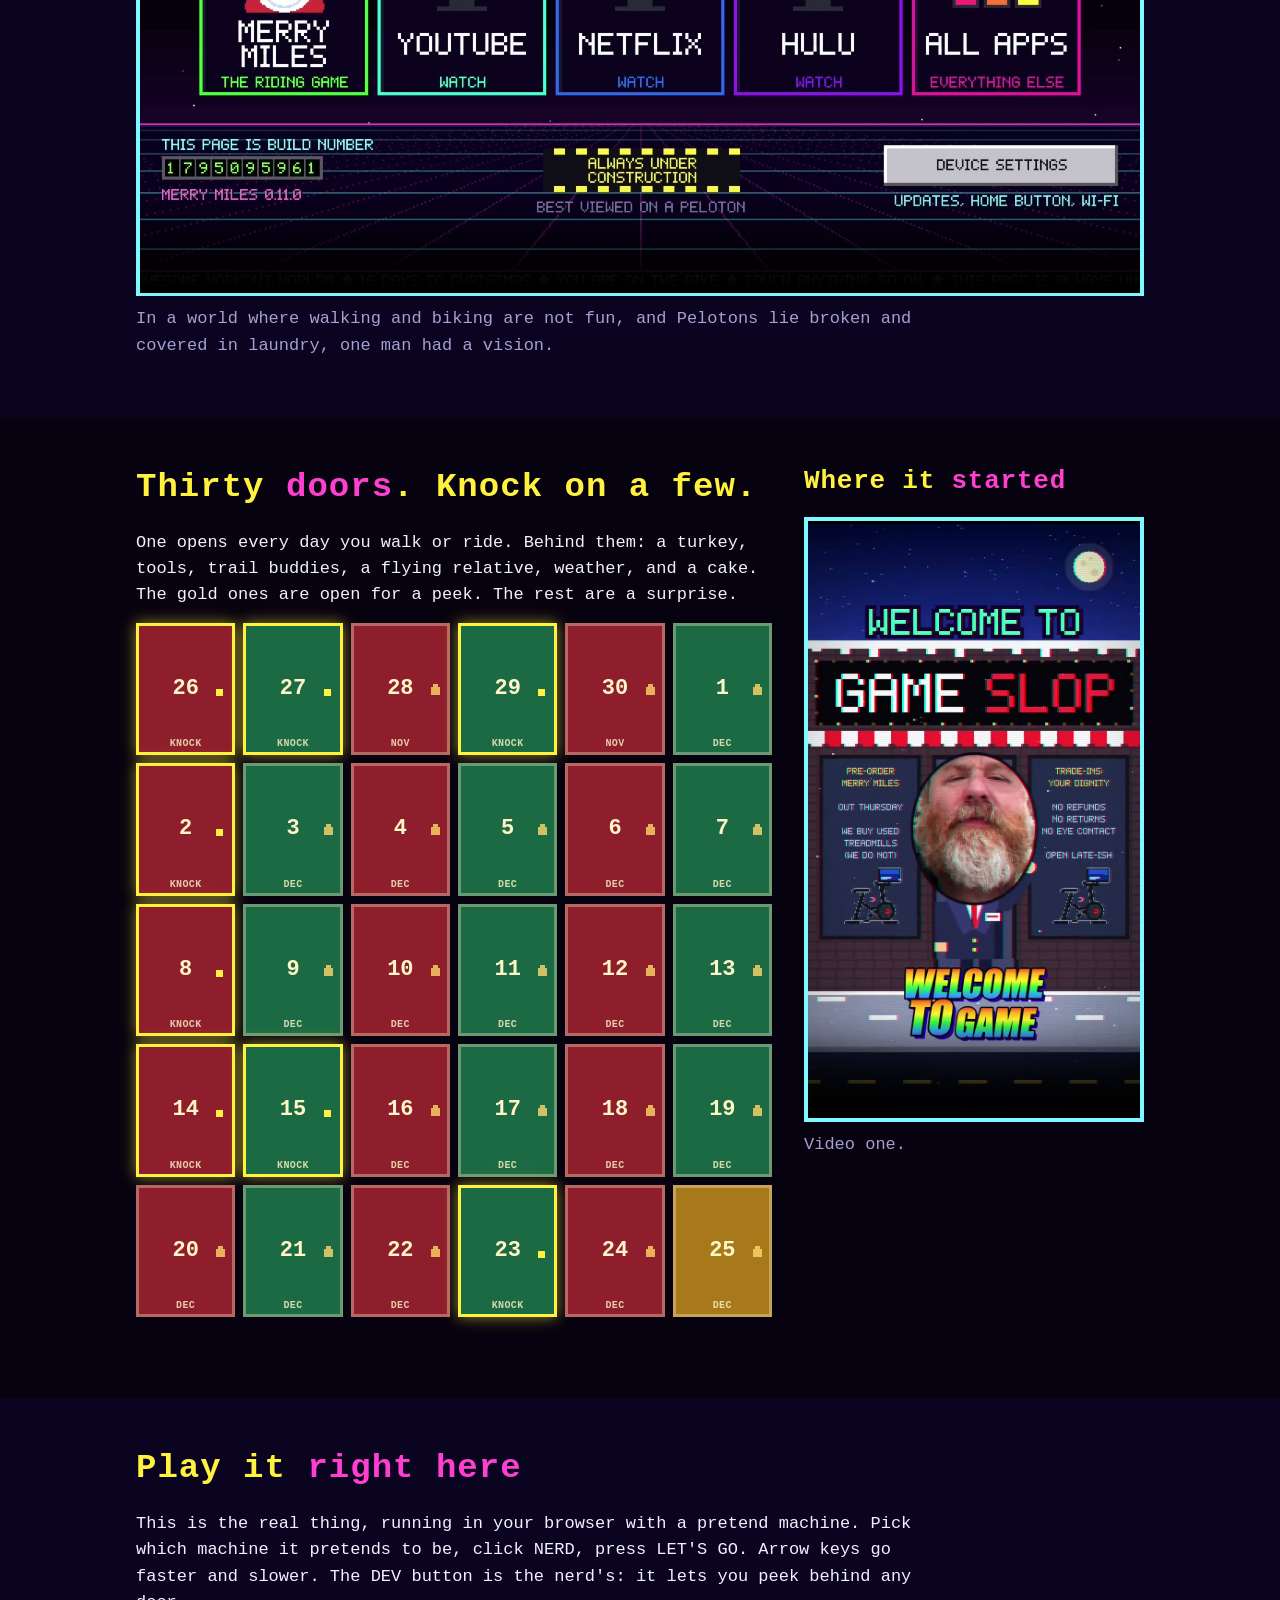
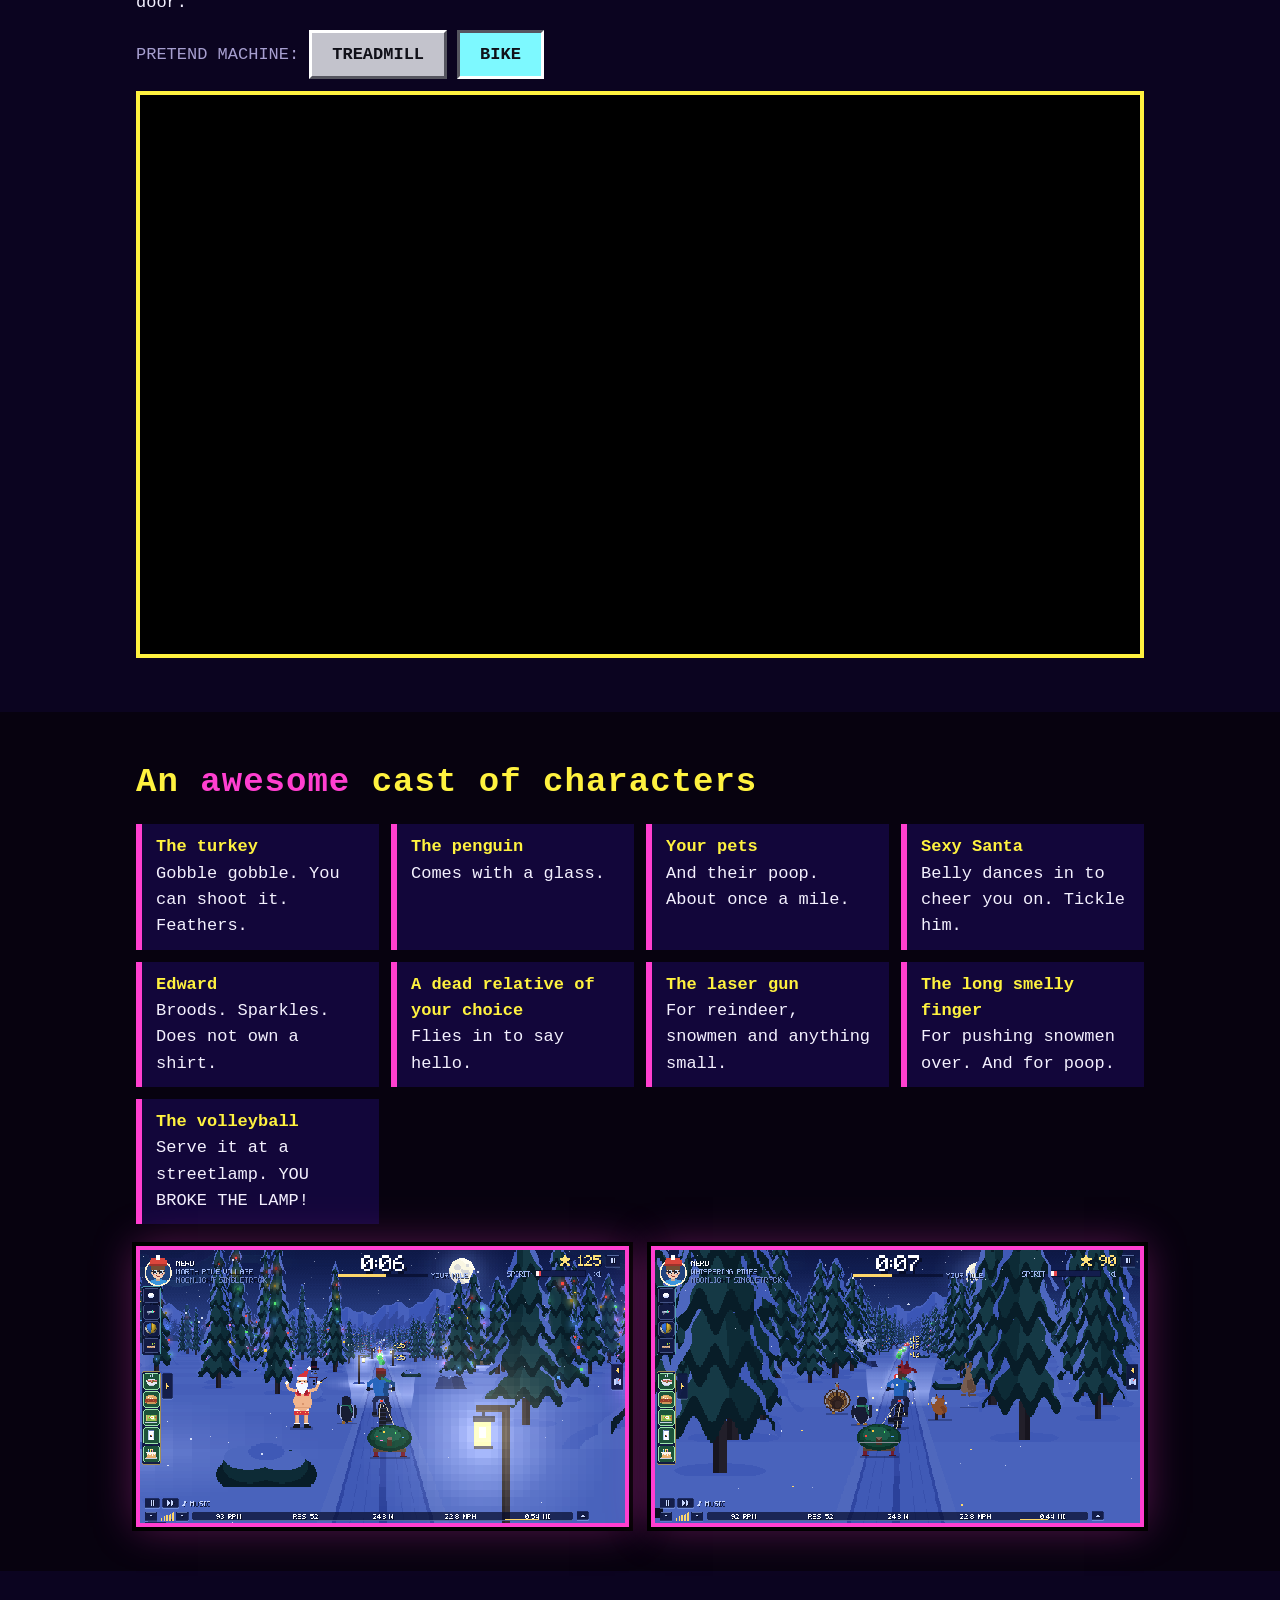
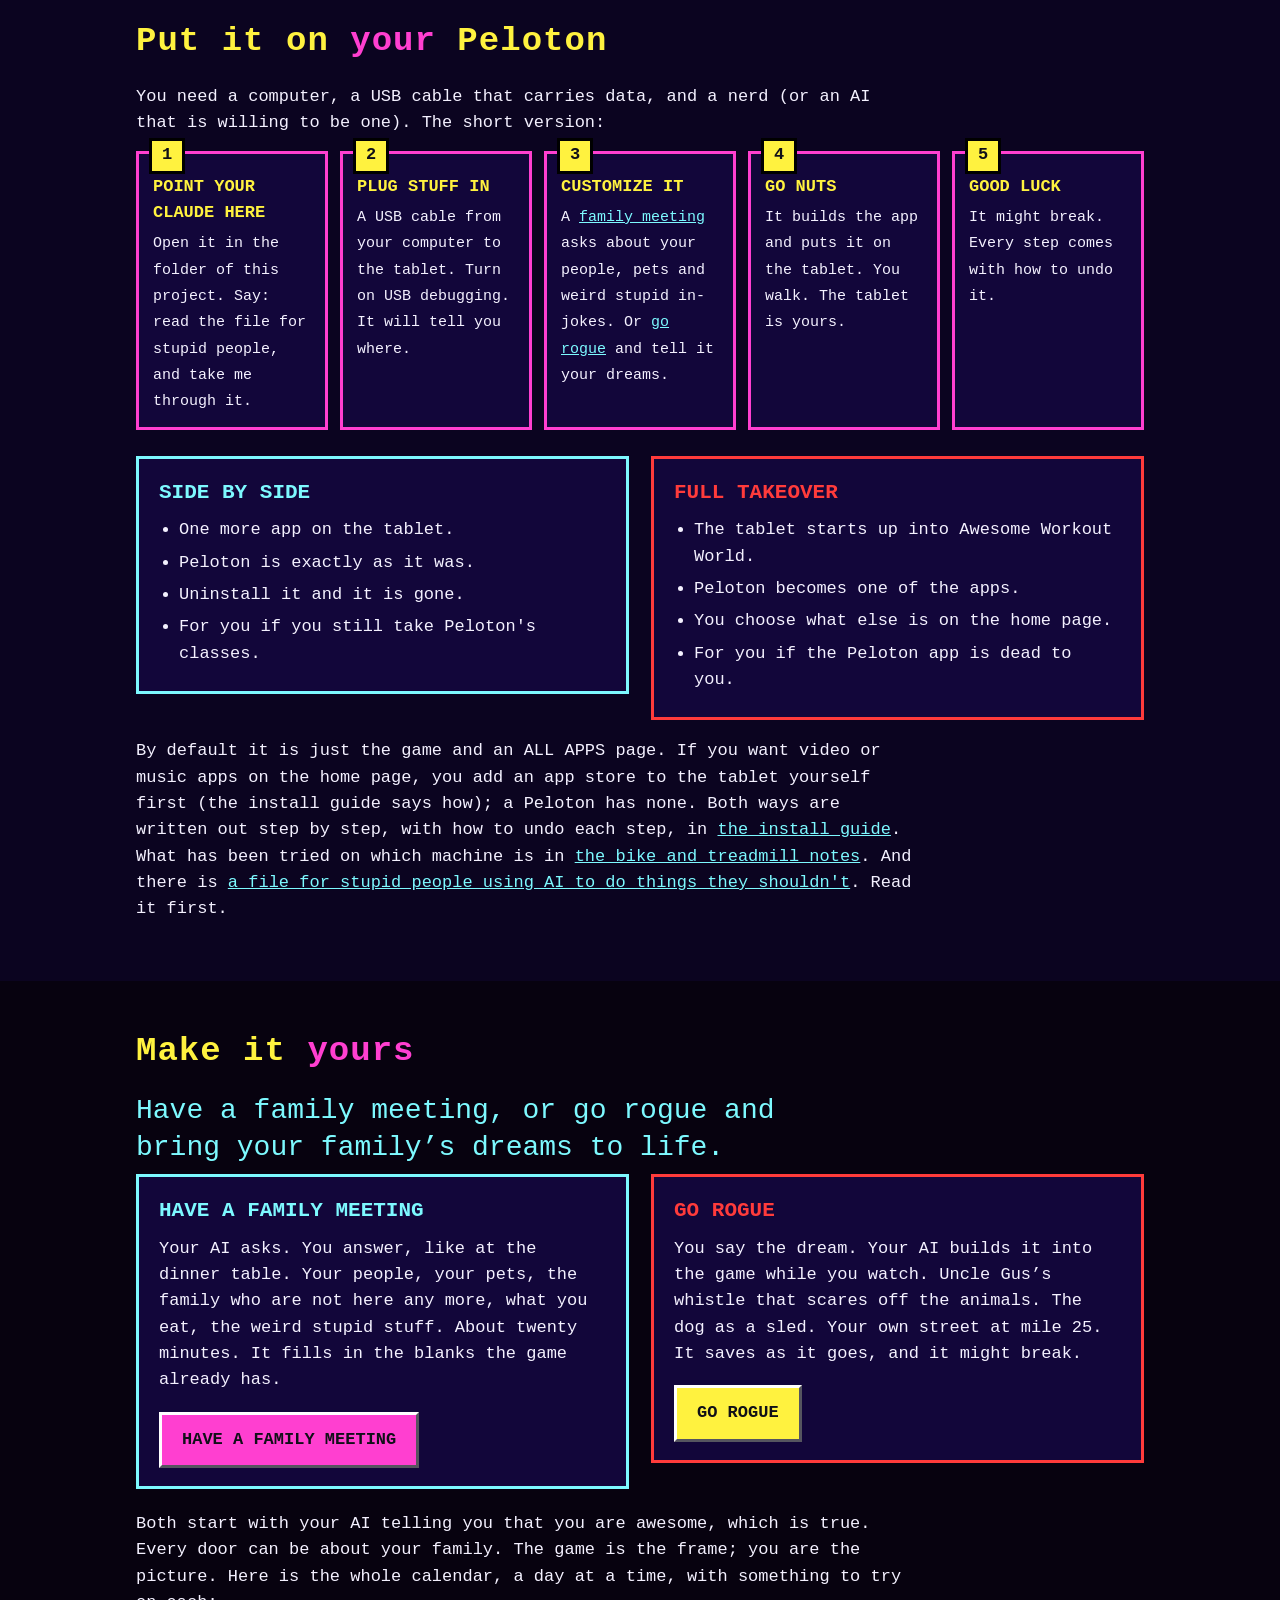
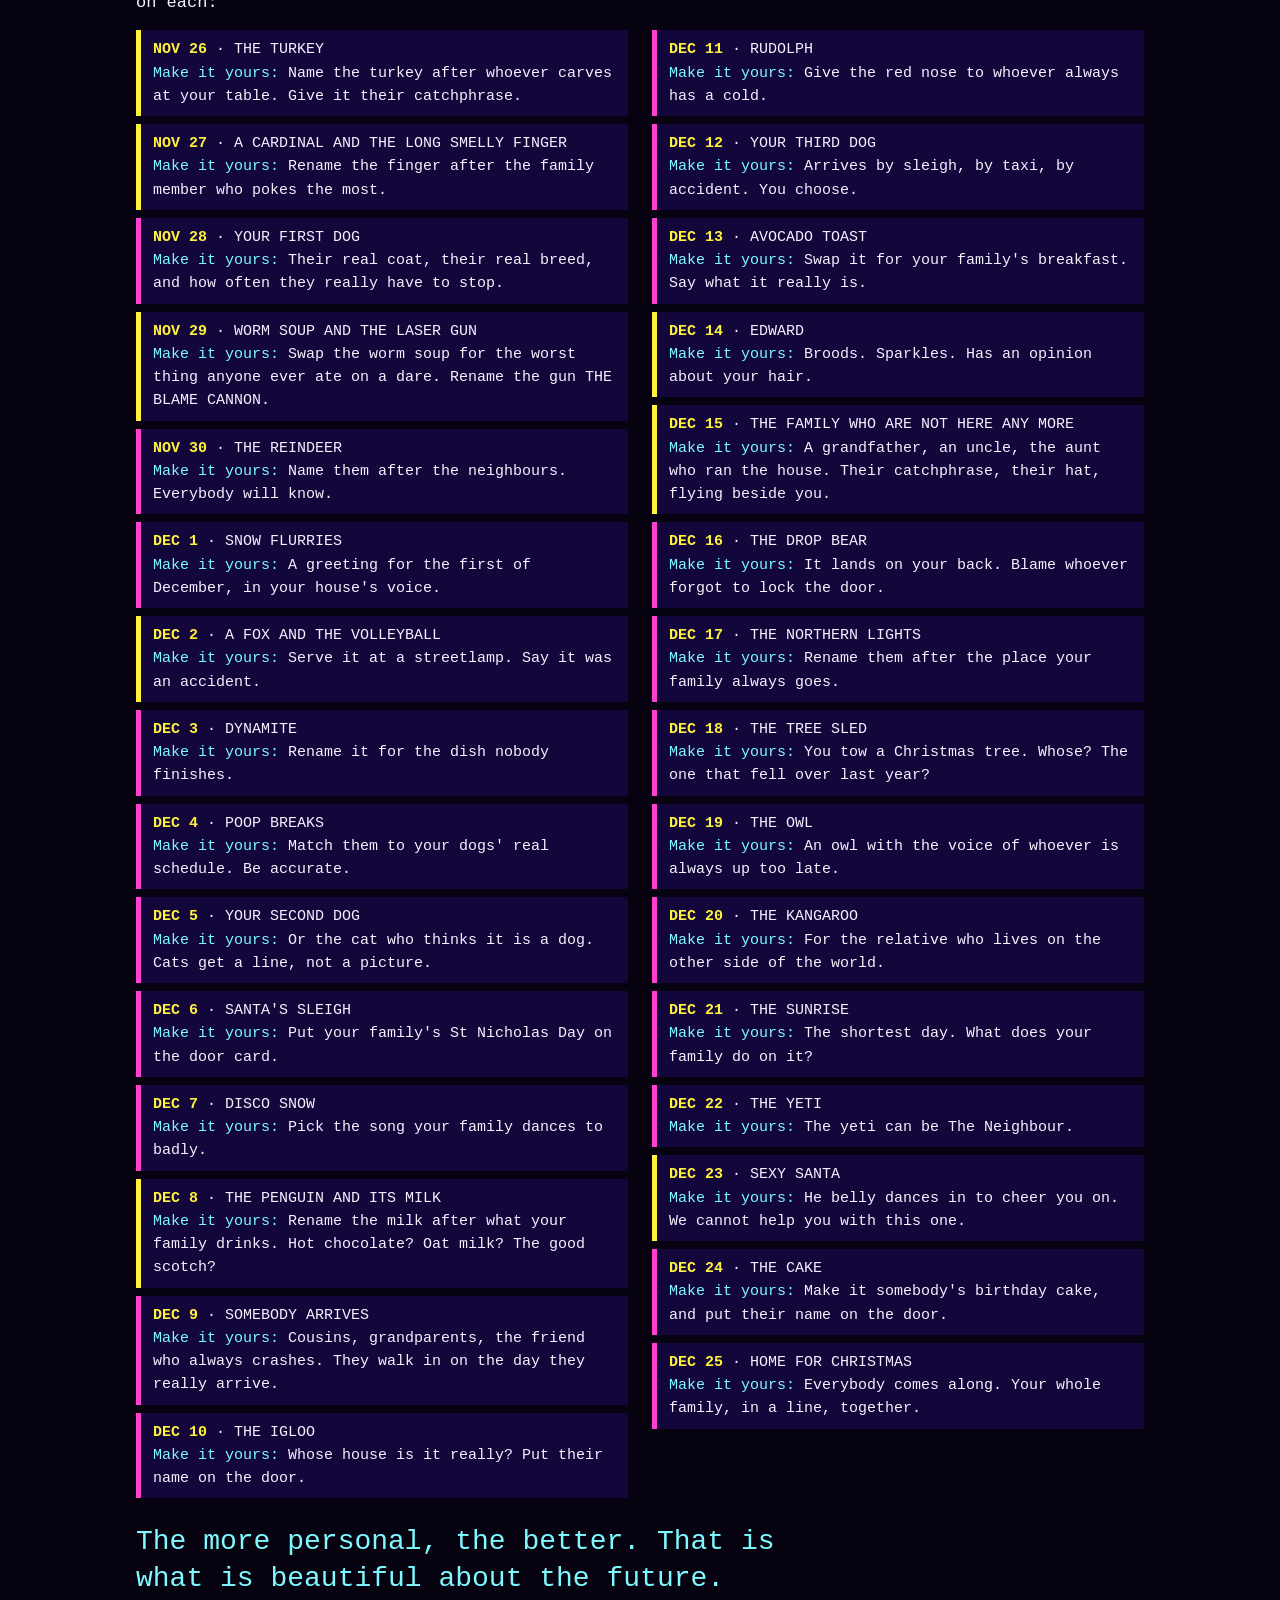
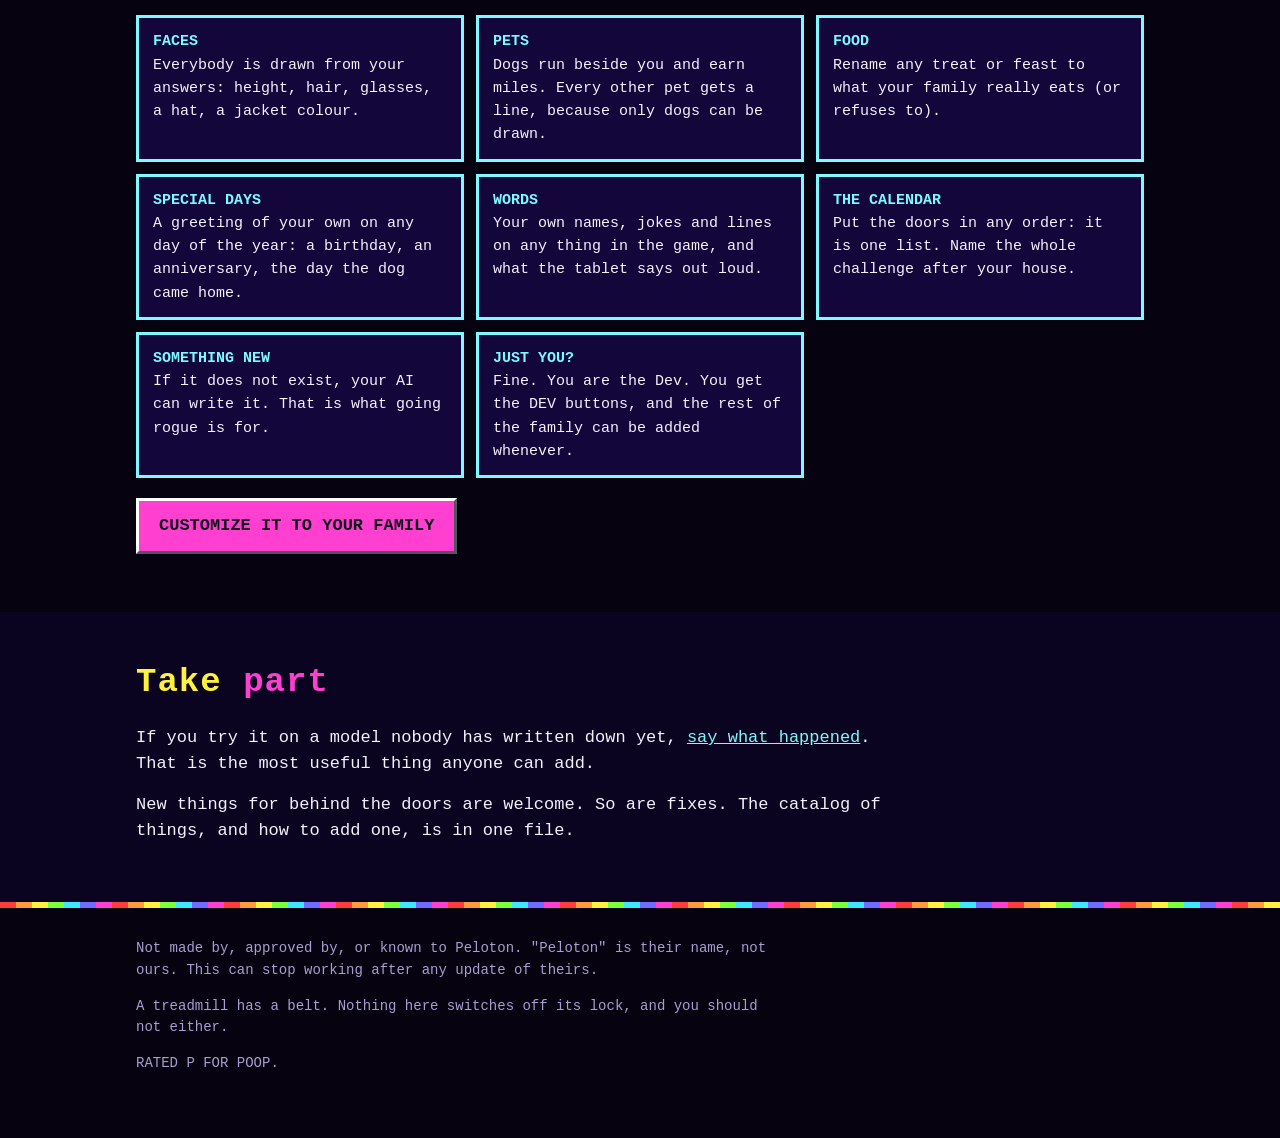
==== commit 731d5e2b: "Trailer first and bigger; calendar and first reel side by side" ====
--- a/site/index.html
+++ b/site/index.html
@@ -68,6 +68,12 @@
   .pen figcaption { text-align: center; color: var(--dim); font-size: 13px; margin-top: 4px; }
   figure { margin: 0; }
 
+  /* the calendar and the first reel, side by side (one column on a phone) */
+  .calreel { display: grid; grid-template-columns: minmax(0, 1fr) 340px; gap: 32px; align-items: start; }
+  .calreel .doors { max-width: none; }
+  .film.big { max-width: none; }
+  #started h2 { font-size: clamp(20px, 3vw, 26px); }
+  @media (max-width: 820px) { .calreel { grid-template-columns: minmax(0, 1fr); } .calreel .film.tall { margin: 0 auto; } }
   /* the doors */
   .doors { display: grid; grid-template-columns: repeat(6, 1fr); gap: 8px; max-width: 760px; }
   @media (max-width: 560px) { .doors { grid-template-columns: repeat(5, 1fr); gap: 6px; } }
@@ -146,33 +152,33 @@
   </div>
 </section>
 
-<section class="alt" id="doors">
-  <div class="wrap">
-    <h2>Thirty <span>doors</span>. Knock on a few.</h2>
+<section class="alt" id="watch">
+  <div class="wrap">
+    <h2>The <span>trailer</span></h2>
+    <div class="film big" id="trailer" style="padding:0"><video controls playsinline preload="metadata" poster="media/trailer-poster.jpg" src="media/trailer.mp4"></video></div>
+    <p class="dim" style="margin-top:10px">In a world where walking and biking are not fun, and Pelotons lie broken and covered in laundry, one man had a vision.</p>
+  </div>
+</section>
+
+<section id="doors">
+  <div class="wrap calreel">
+    <div>
+      <h2>Thirty <span>doors</span>. Knock on a few.</h2>
     <p>One opens every day you walk or ride. Behind them: a turkey, tools, trail buddies, a flying relative, weather, and a cake. The gold ones are open for a peek. The rest are a surprise.</p>
     <div class="doors" id="doorgrid"></div>
     <div id="doormsg" role="status"></div>
+    </div>
+    <div id="started">
+      <h2>Where it <span>started</span></h2>
+      <div class="film tall" id="reel"><video controls playsinline preload="metadata" poster="media/reel-poster.jpg" src="media/reel.mp4"></video></div>
+      <p class="dim" style="margin-top:10px">Video one.</p>
+    </div>
   </div>
 </section>
 <dialog id="peek" aria-label="A door on the advent calendar, opening">
   <canvas id="peekcanvas" role="img" aria-label="The door knocks, swings open, and something pops out. Tap to carry on."></canvas>
 </dialog>
 
-<section id="watch">
-  <div class="wrap">
-    <h2>Watch</h2>
-    <div class="two">
-      <div>
-        <div class="film" id="trailer" style="padding:0"><video controls playsinline preload="metadata" poster="media/trailer-poster.jpg" src="media/trailer.mp4"></video></div>
-        <p class="dim" style="margin-top:10px">In a world where walking and biking are not fun, and Pelotons lie broken and covered in laundry, one man had a vision.</p>
-      </div>
-      <div>
-        <div class="film tall" id="reel"><video controls playsinline preload="metadata" poster="media/reel-poster.jpg" src="media/reel.mp4"></video></div>
-        <p class="dim" style="margin-top:10px">Where it started: video one.</p>
-      </div>
-    </div>
-  </div>
-</section>
 
 <section class="alt" id="play">
   <div class="wrap">
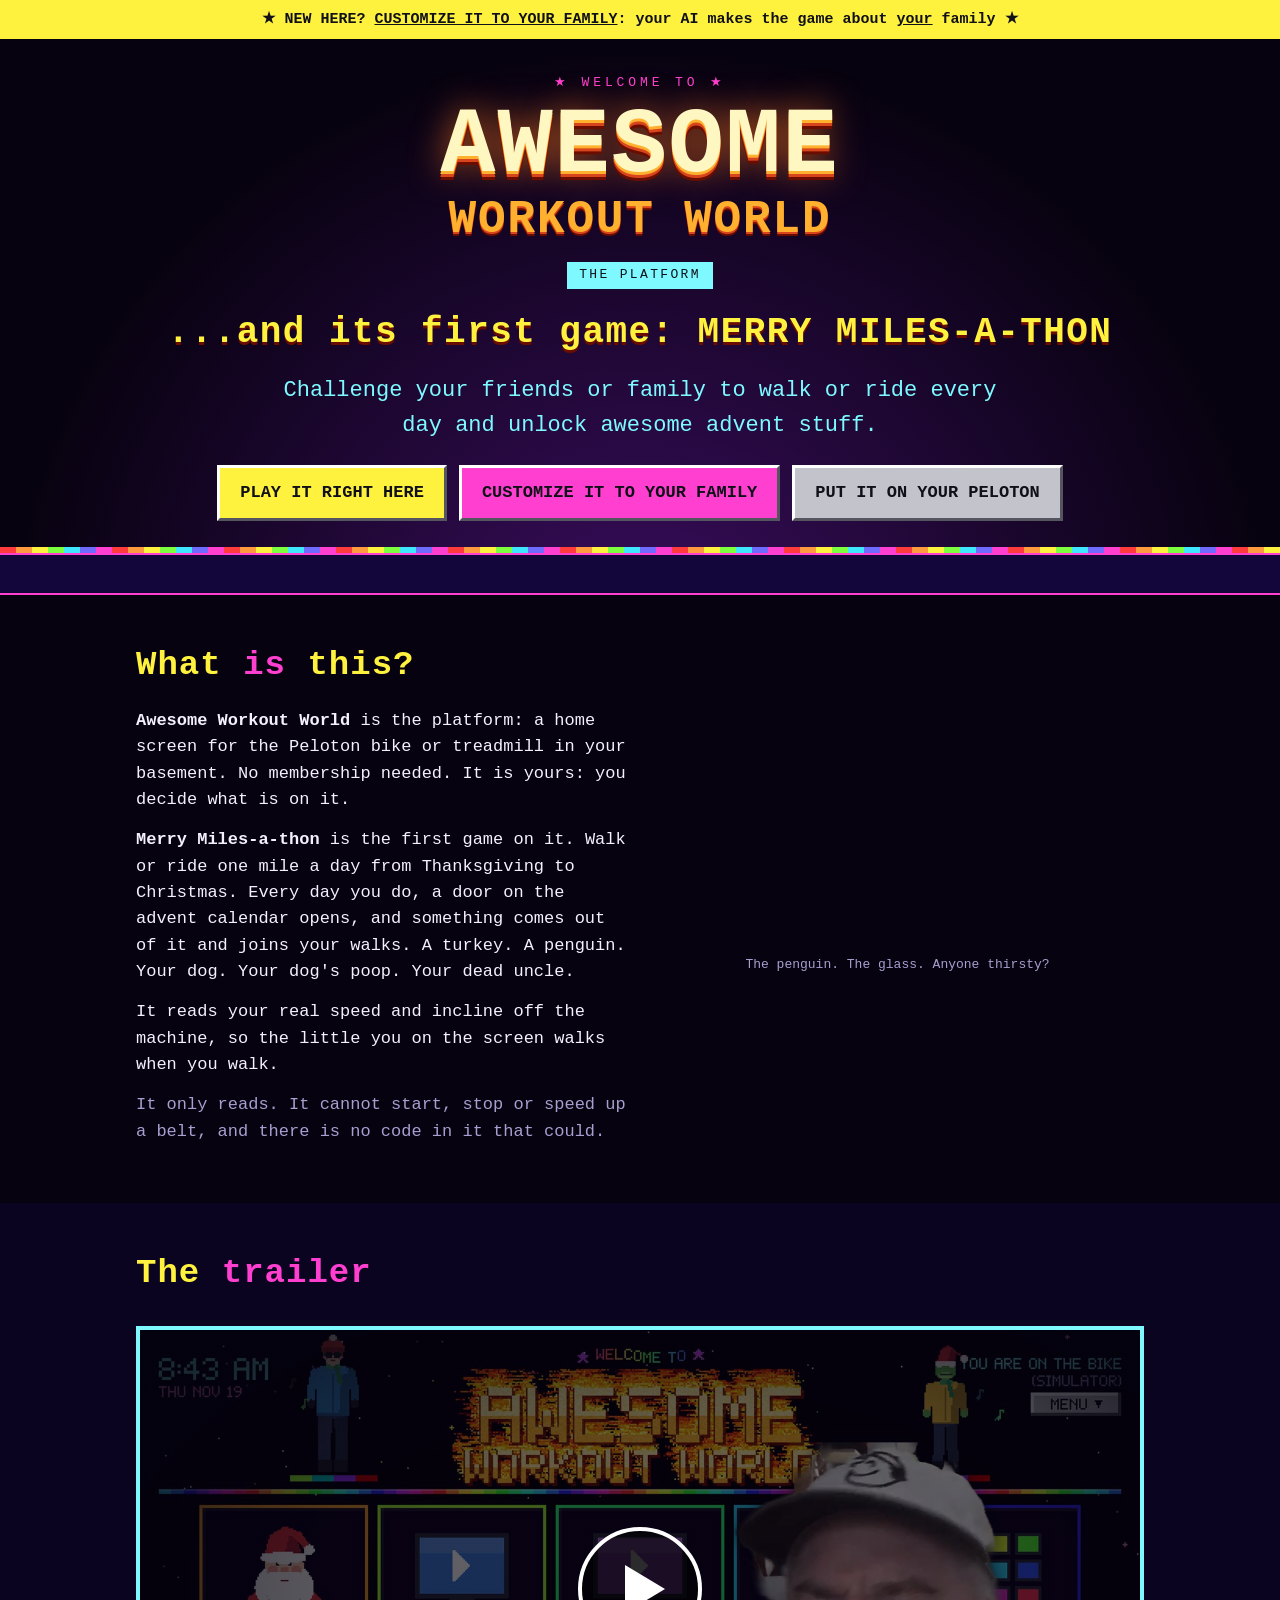
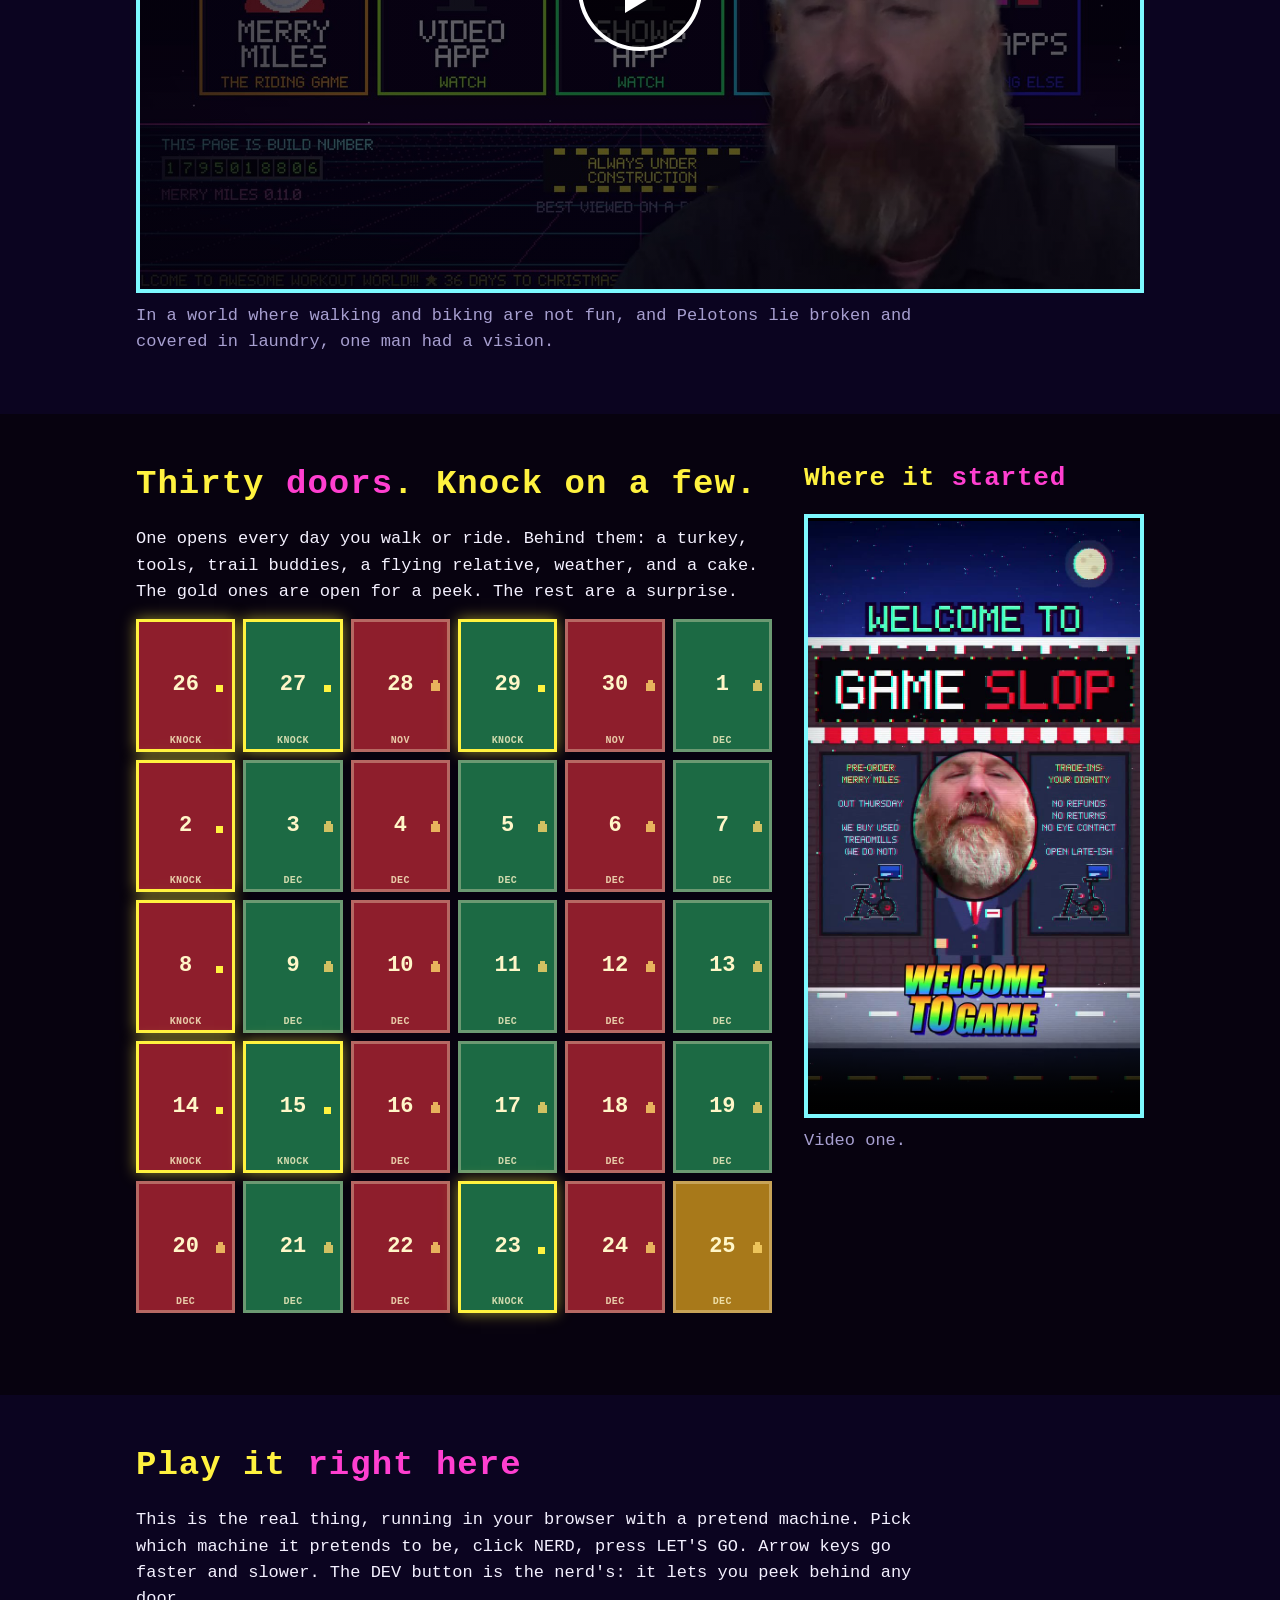
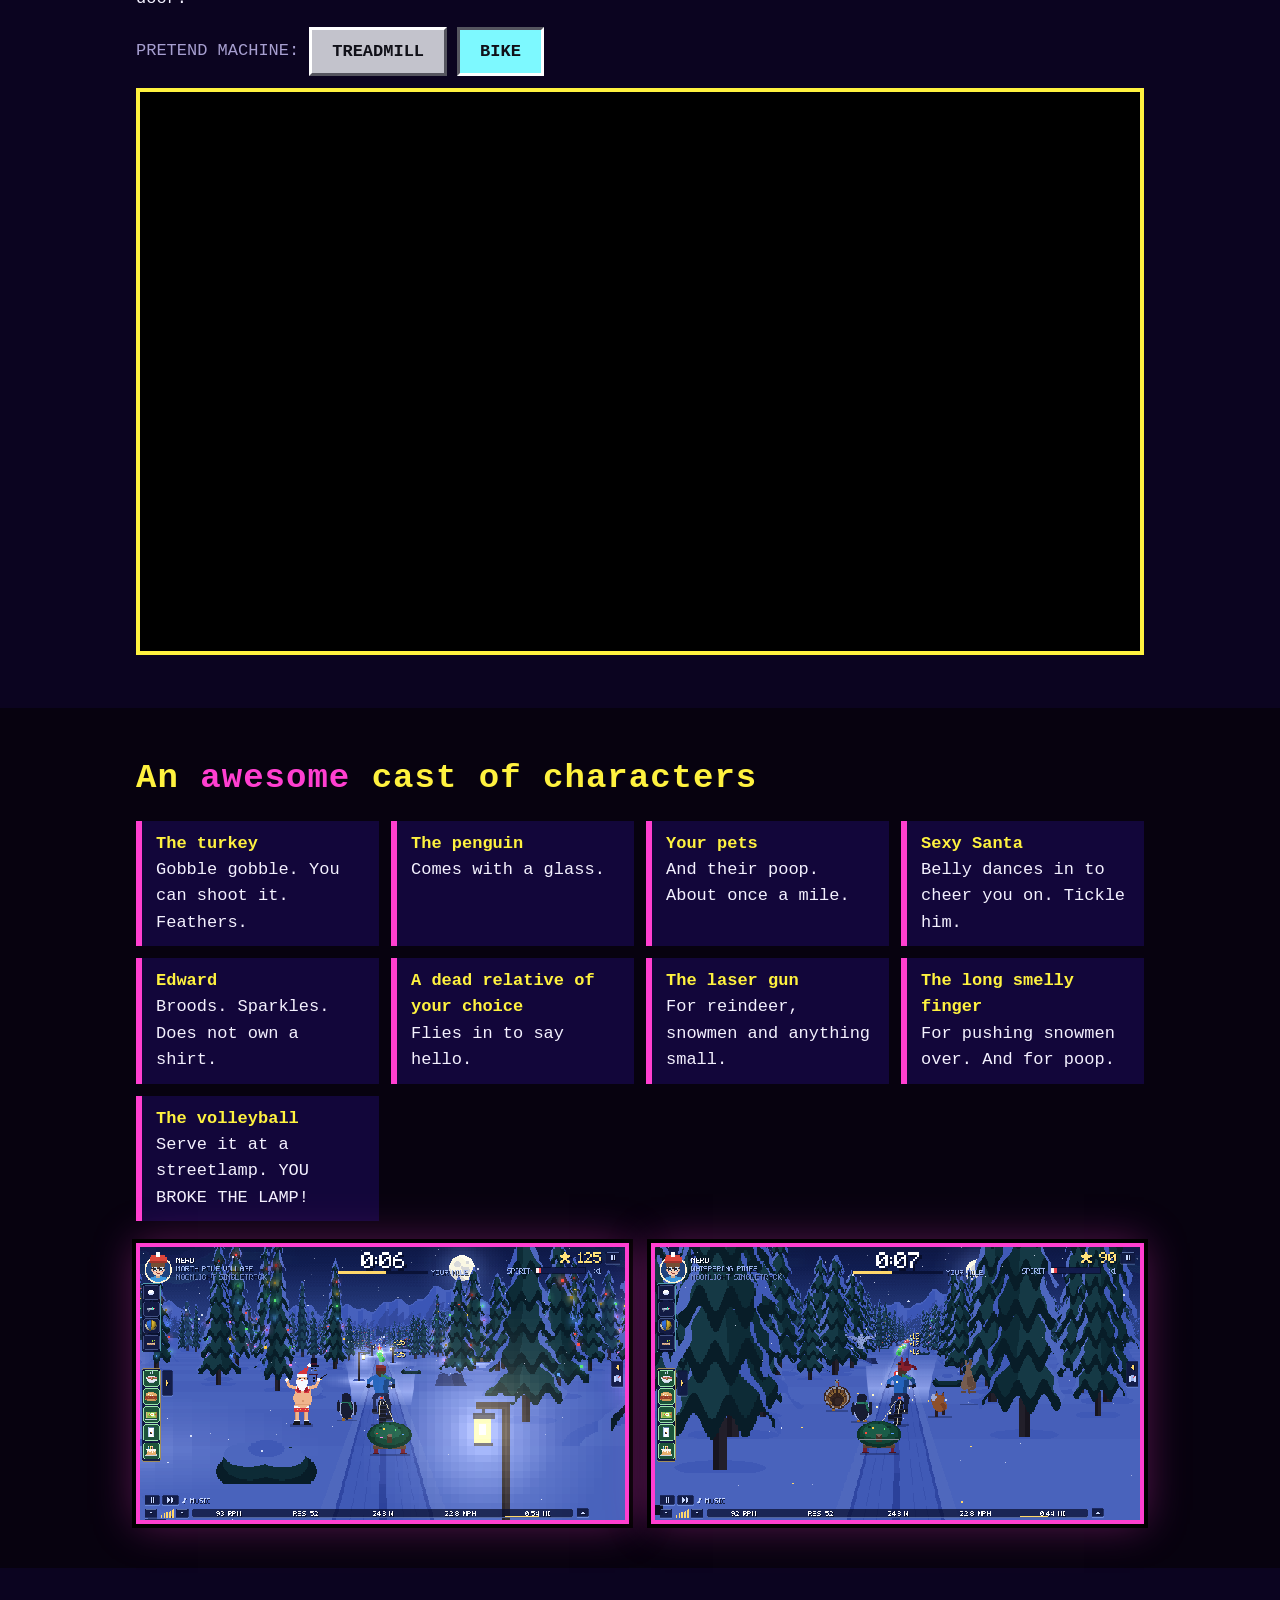
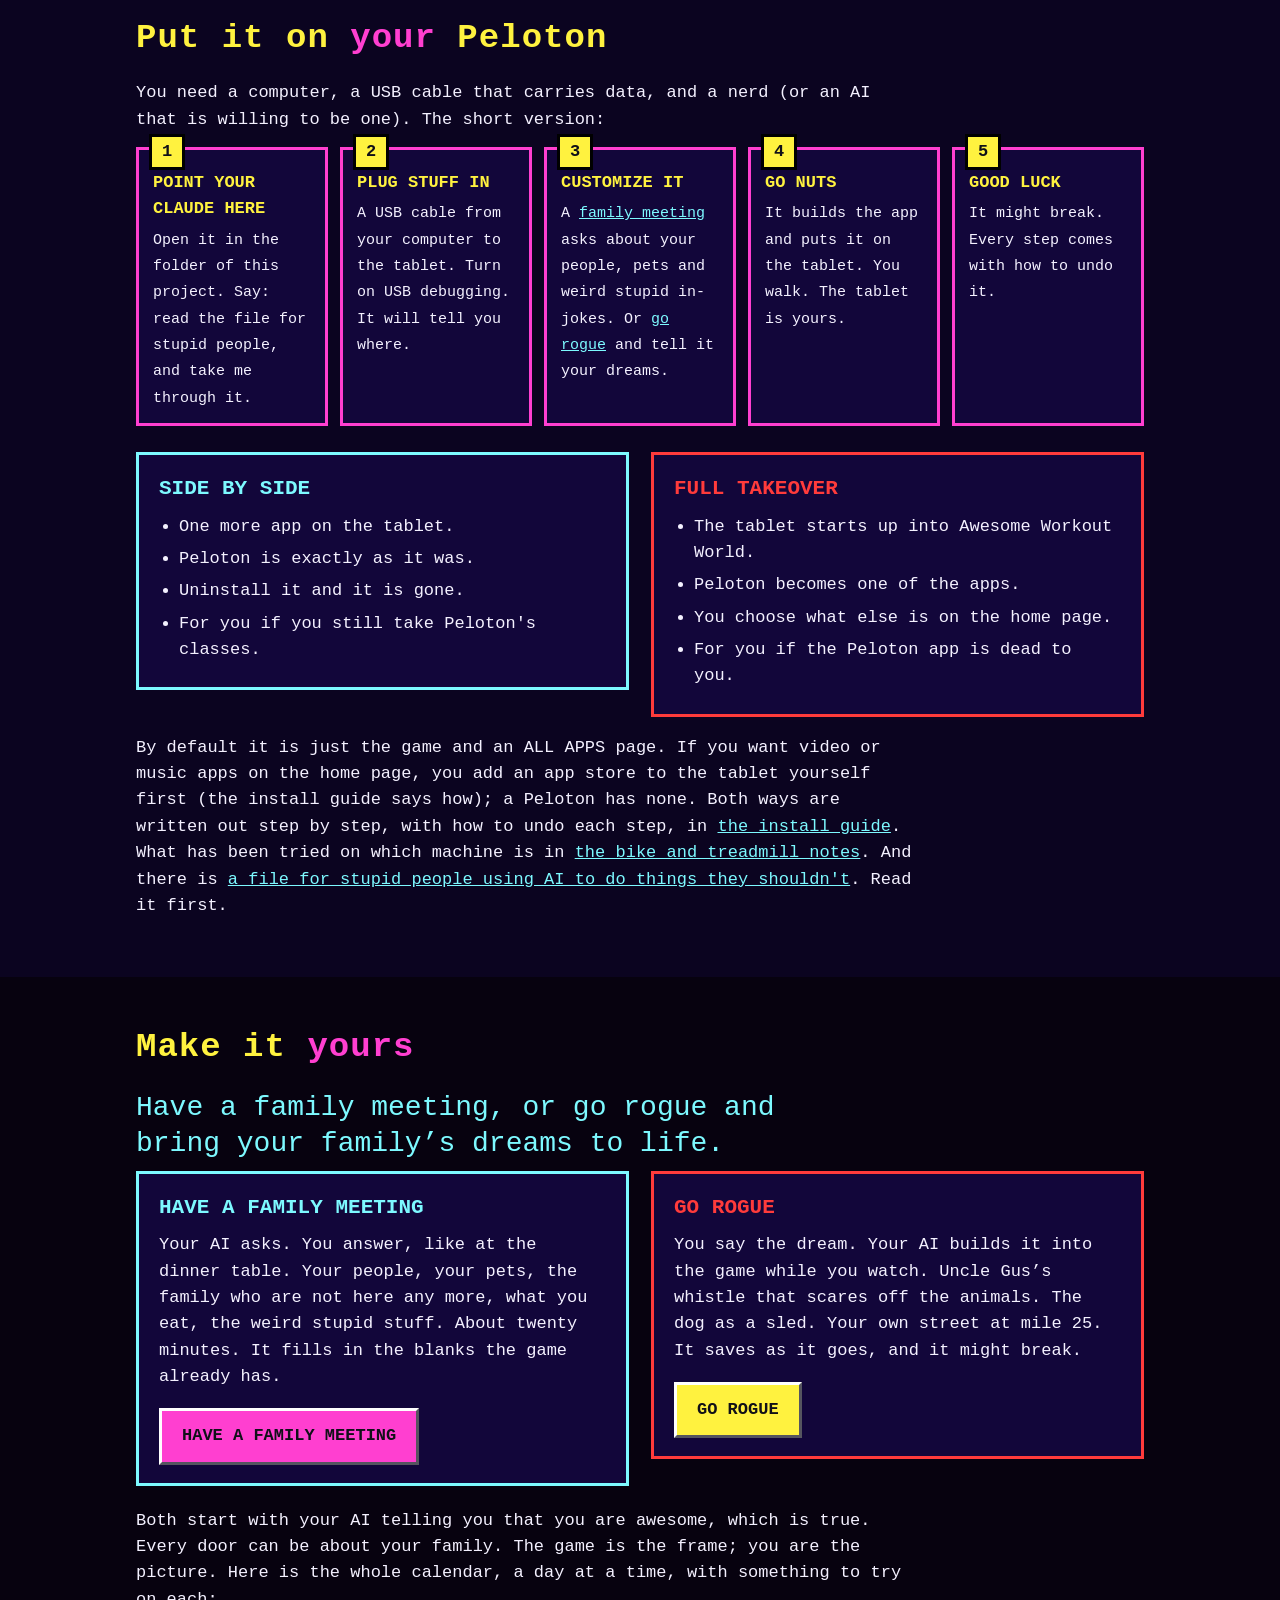
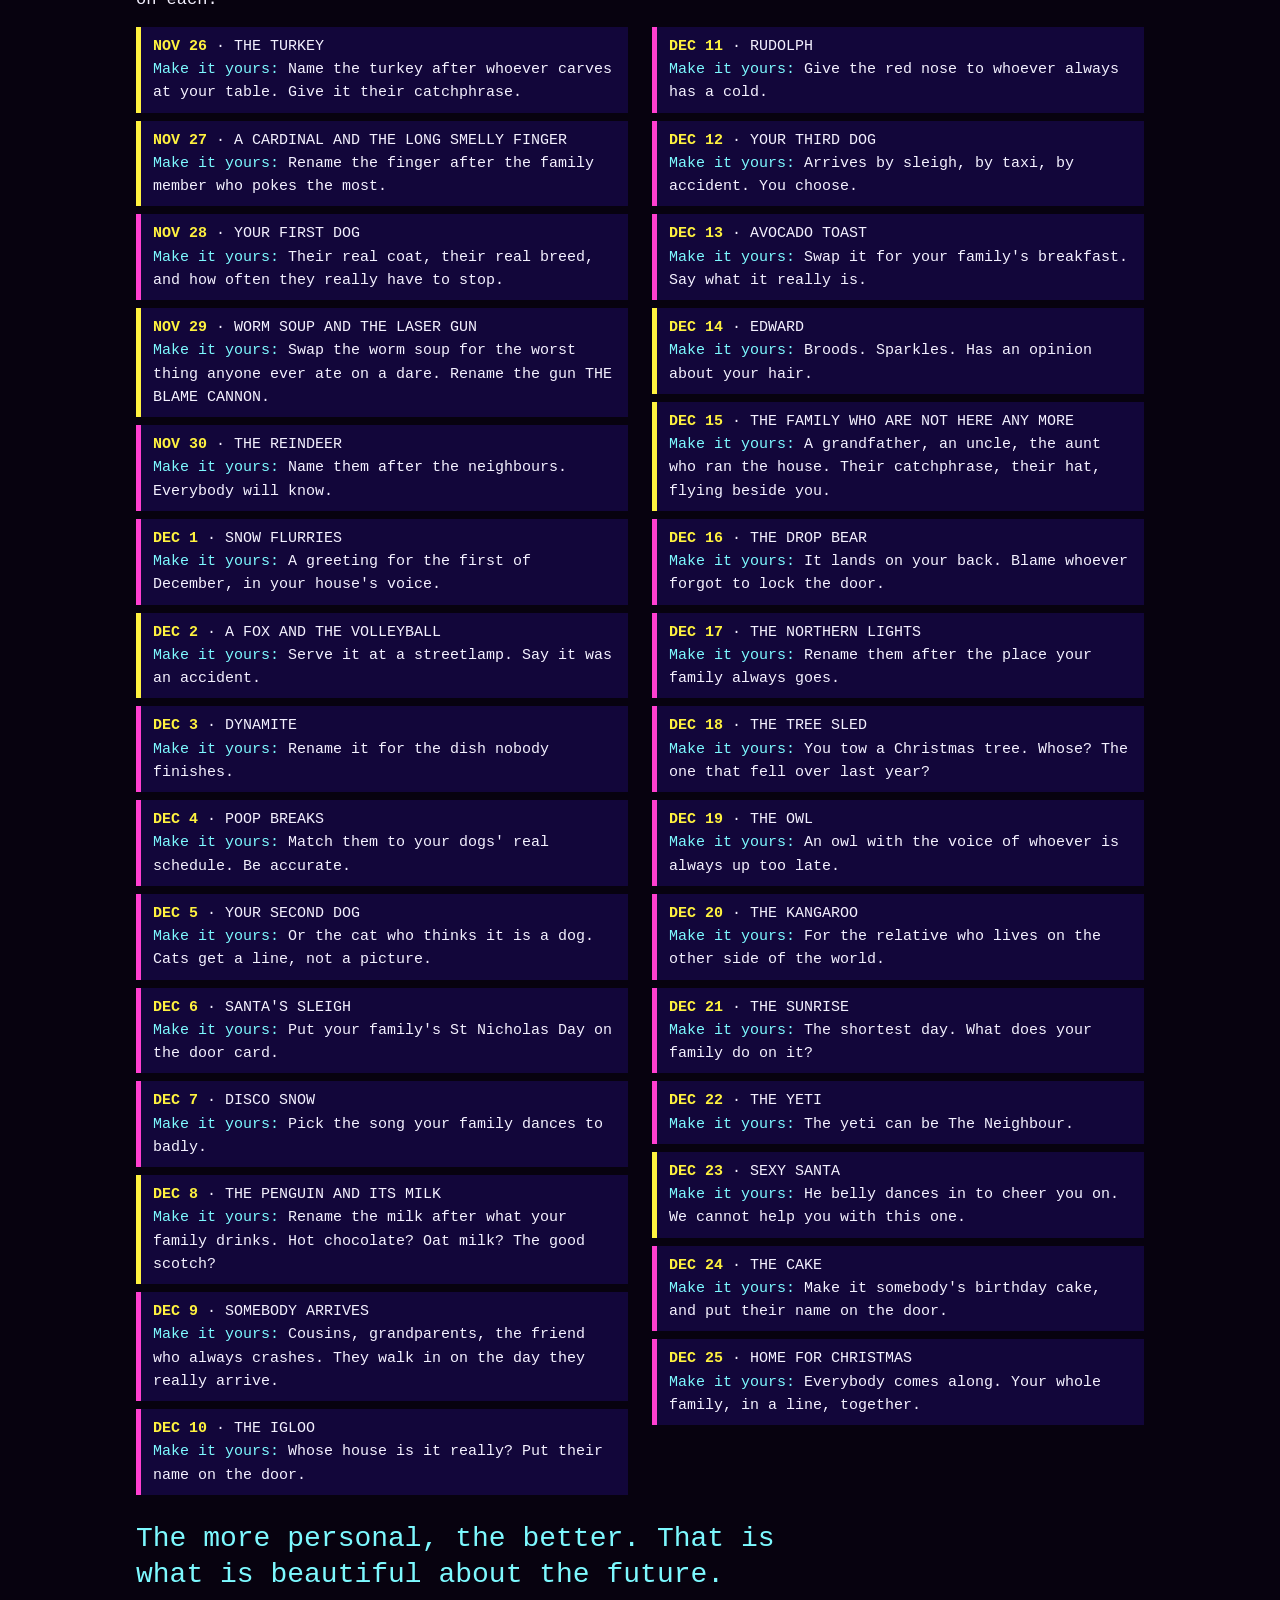
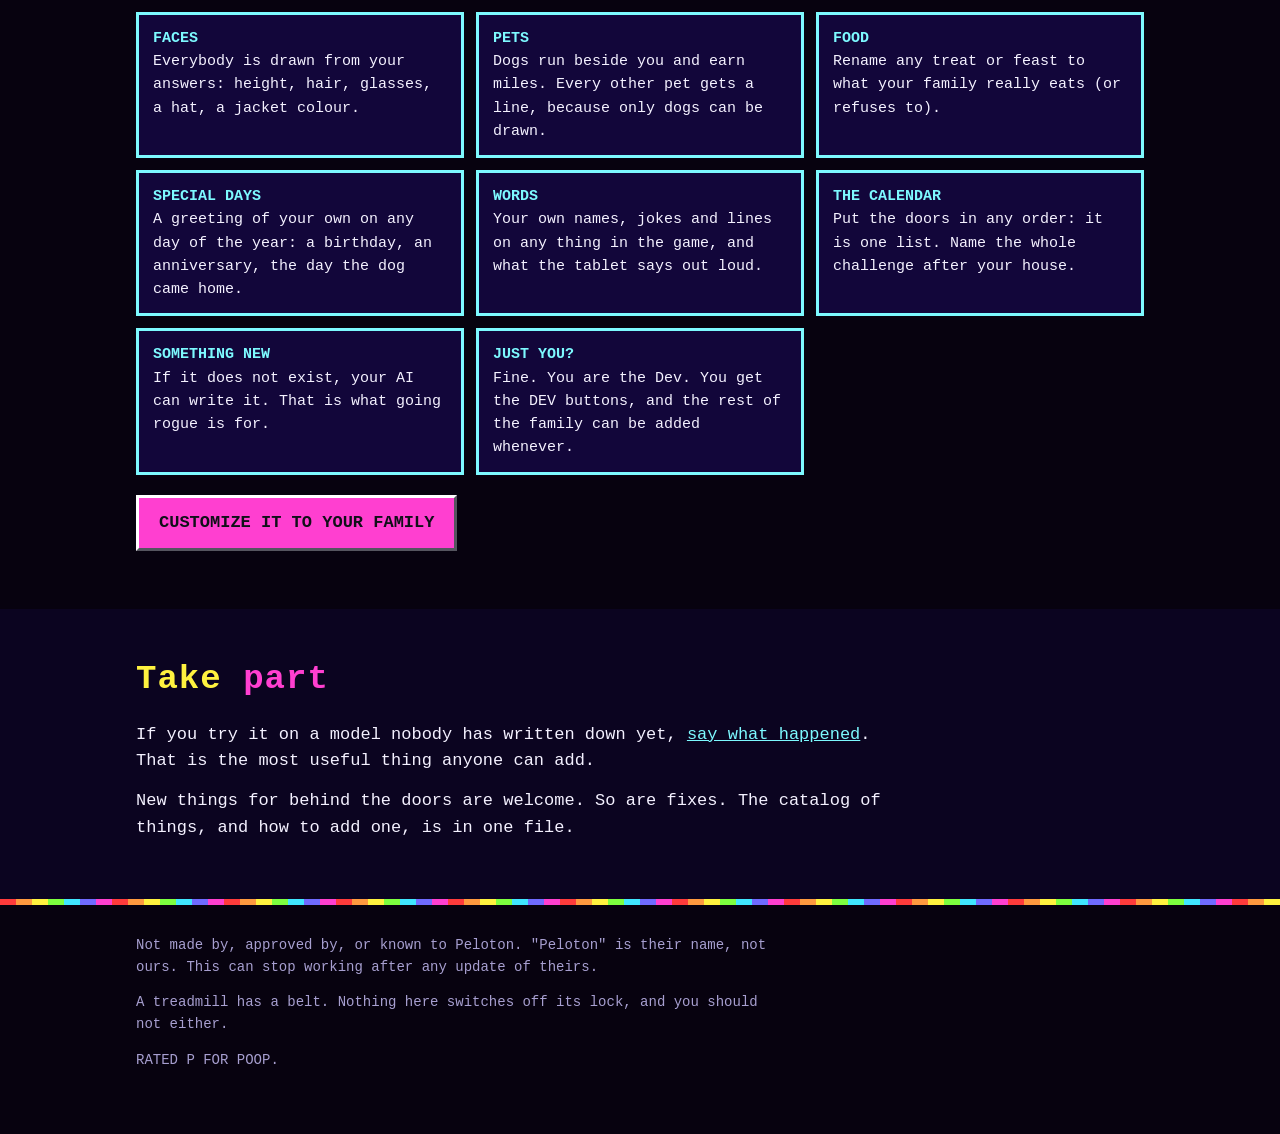
==== commit 780b9928: "The trailer looks like a video: a dark poster with a play button on the website and the repo front p" ====
--- a/site/index.html
+++ b/site/index.html
@@ -113,6 +113,18 @@
   .more div { background: var(--panel); border: 3px solid var(--cyan); padding: 12px 14px; font-size: 15px; }
   .more b { color: var(--cyan); display: block; }
   .paths .btn { margin-top: 4px; }
+  /* the trailer looks like a video: a dark picture with a play button, and it says PLAY TRAILER when you point at it */
+  #trailer { position: relative; overflow: hidden; }
+  .playcard { position: absolute; inset: 0; width: 100%; height: 100%; border: 0; padding: 0; margin: 0; cursor: pointer; font: inherit; color: #fff;
+              background: linear-gradient(rgba(6, 2, 18, 0.30), rgba(6, 2, 18, 0.42)); display: grid; place-items: center; place-content: center; gap: 14px; transition: background 0.2s; }
+  .playcard:hover, .playcard:focus-visible { background: linear-gradient(rgba(6, 2, 18, 0.12), rgba(6, 2, 18, 0.30)); outline: none; }
+  .playcard .disc { width: clamp(64px, 11vw, 124px); aspect-ratio: 1; border-radius: 50%; border: 4px solid #fff; background: rgba(0, 0, 0, 0.55); display: grid; place-items: center; transition: transform 0.2s, background 0.2s; }
+  .playcard .tri { width: 0; height: 0; border-style: solid; border-width: clamp(12px, 2.2vw, 24px) 0 clamp(12px, 2.2vw, 24px) clamp(20px, 3.7vw, 40px); border-color: transparent transparent transparent #fff; margin-left: 8%; }
+  .playcard .lbl { font-weight: 700; letter-spacing: 0.22em; font-size: clamp(13px, 2vw, 20px); color: #fff7c2; text-shadow: 0 2px 0 #6a0d00, 0 0 18px rgba(255, 120, 30, 0.7); opacity: 0; transform: translateY(6px); transition: opacity 0.2s, transform 0.2s; }
+  .playcard:hover .lbl, .playcard:focus-visible .lbl { opacity: 1; transform: none; }
+  .playcard:hover .disc, .playcard:focus-visible .disc { transform: scale(1.08); background: rgba(255, 63, 208, 0.65); }
+  @media (hover: none) { .playcard .lbl { opacity: 1; transform: none; } }
+  #trailer.started .playcard { display: none; }
 </style>
 </head>
 <body>
@@ -155,7 +167,10 @@
 <section class="alt" id="watch">
   <div class="wrap">
     <h2>The <span>trailer</span></h2>
-    <div class="film big" id="trailer" style="padding:0"><video controls playsinline preload="metadata" poster="media/trailer-poster.jpg" src="media/trailer.mp4"></video></div>
+    <div class="film big" id="trailer" style="padding:0">
+      <video playsinline preload="metadata" poster="media/trailer-poster.jpg" src="media/trailer.mp4" aria-label="The trailer"></video>
+      <button type="button" class="playcard" id="playtrailer" title="Play trailer" aria-label="Play trailer"><span class="disc"><span class="tri"></span></span><span class="lbl">PLAY TRAILER</span></button>
+    </div>
     <p class="dim" style="margin-top:10px">In a world where walking and biking are not fun, and Pelotons lie broken and covered in laundry, one man had a vision.</p>
   </div>
 </section>
@@ -383,6 +398,15 @@
   pick('bike');
 })();
 </script>
+<script>
+  // the trailer: press the picture and it plays (with its controls); when it ends the play button comes back
+  (function () {
+    var box = document.getElementById('trailer'), v = box && box.querySelector('video'), b = document.getElementById('playtrailer');
+    if (!v || !b) return;
+    b.addEventListener('click', function () { box.classList.add('started'); v.controls = true; v.play(); });
+    v.addEventListener('ended', function () { v.controls = false; box.classList.remove('started'); v.currentTime = 0; });
+  })();
+</script>
 <script type="module" src="penguin.js"></script>
 <script type="module" src="doors.js"></script>
 </body>
